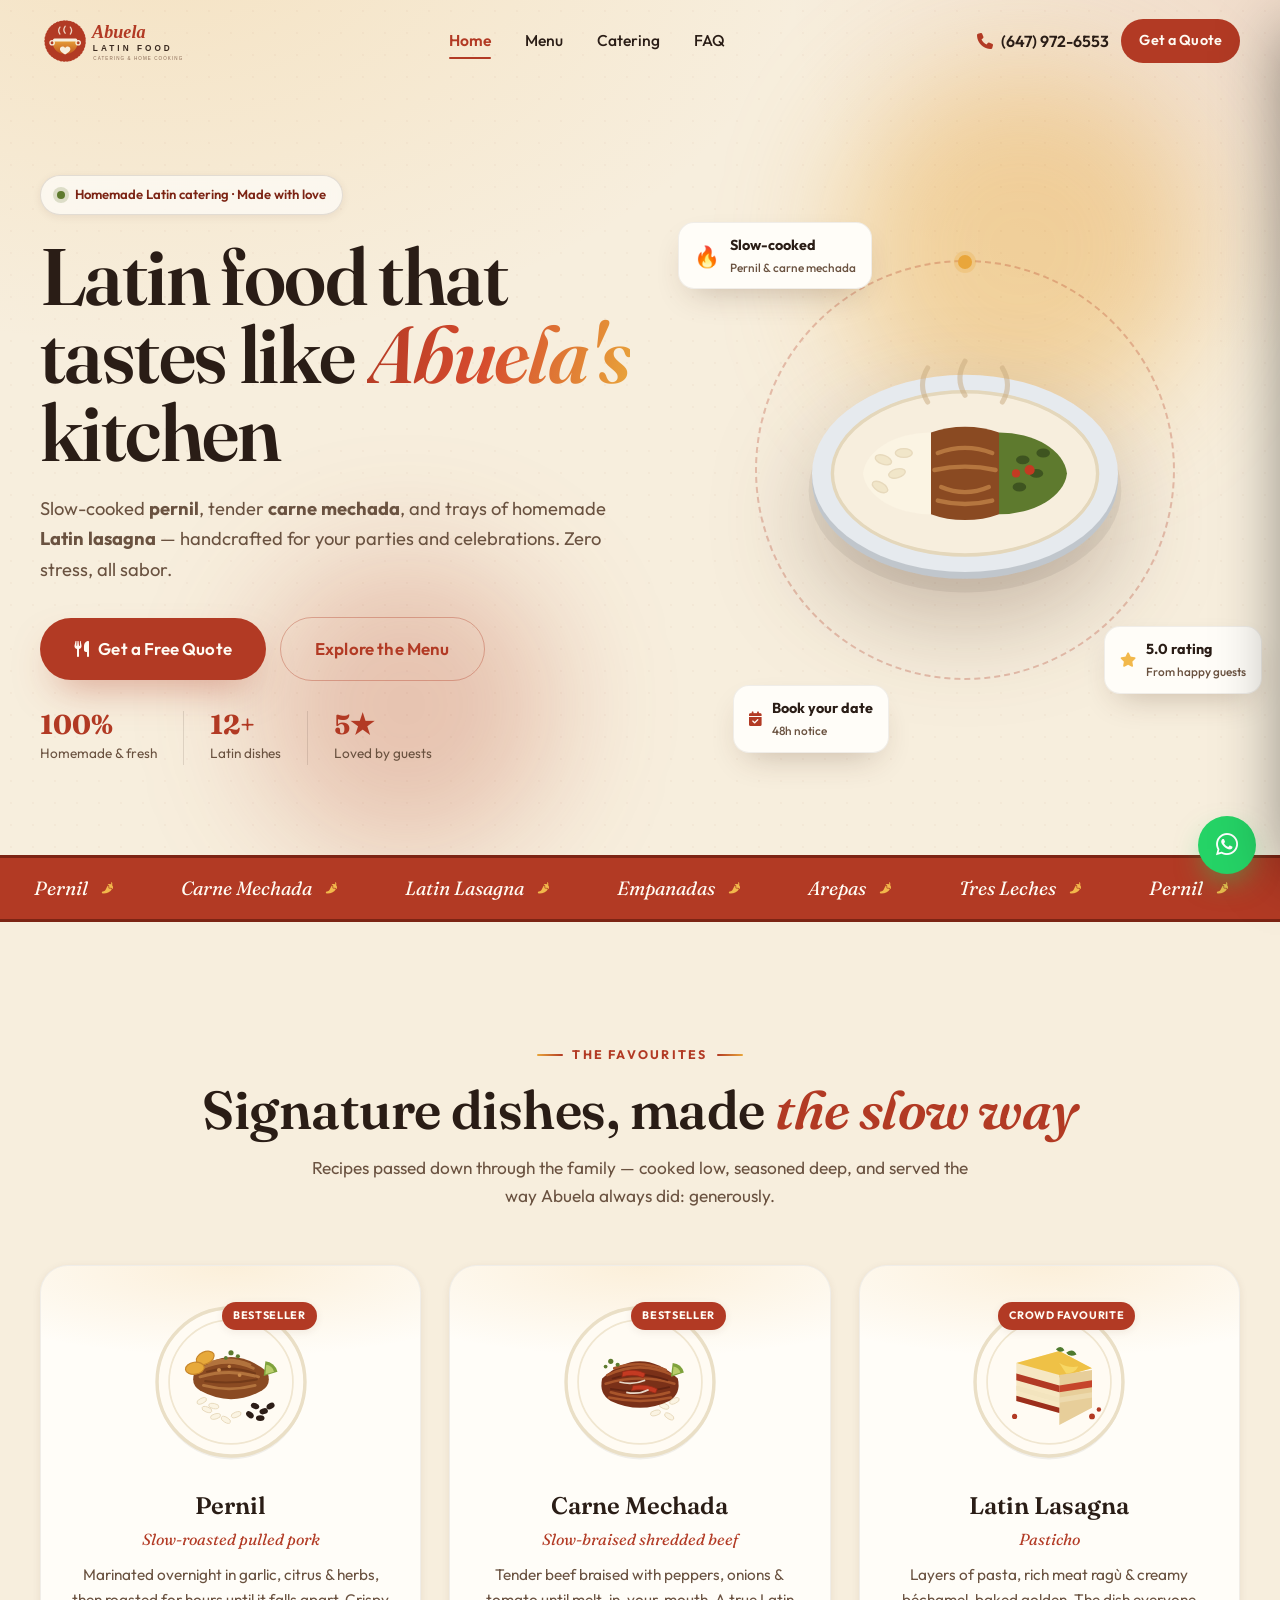
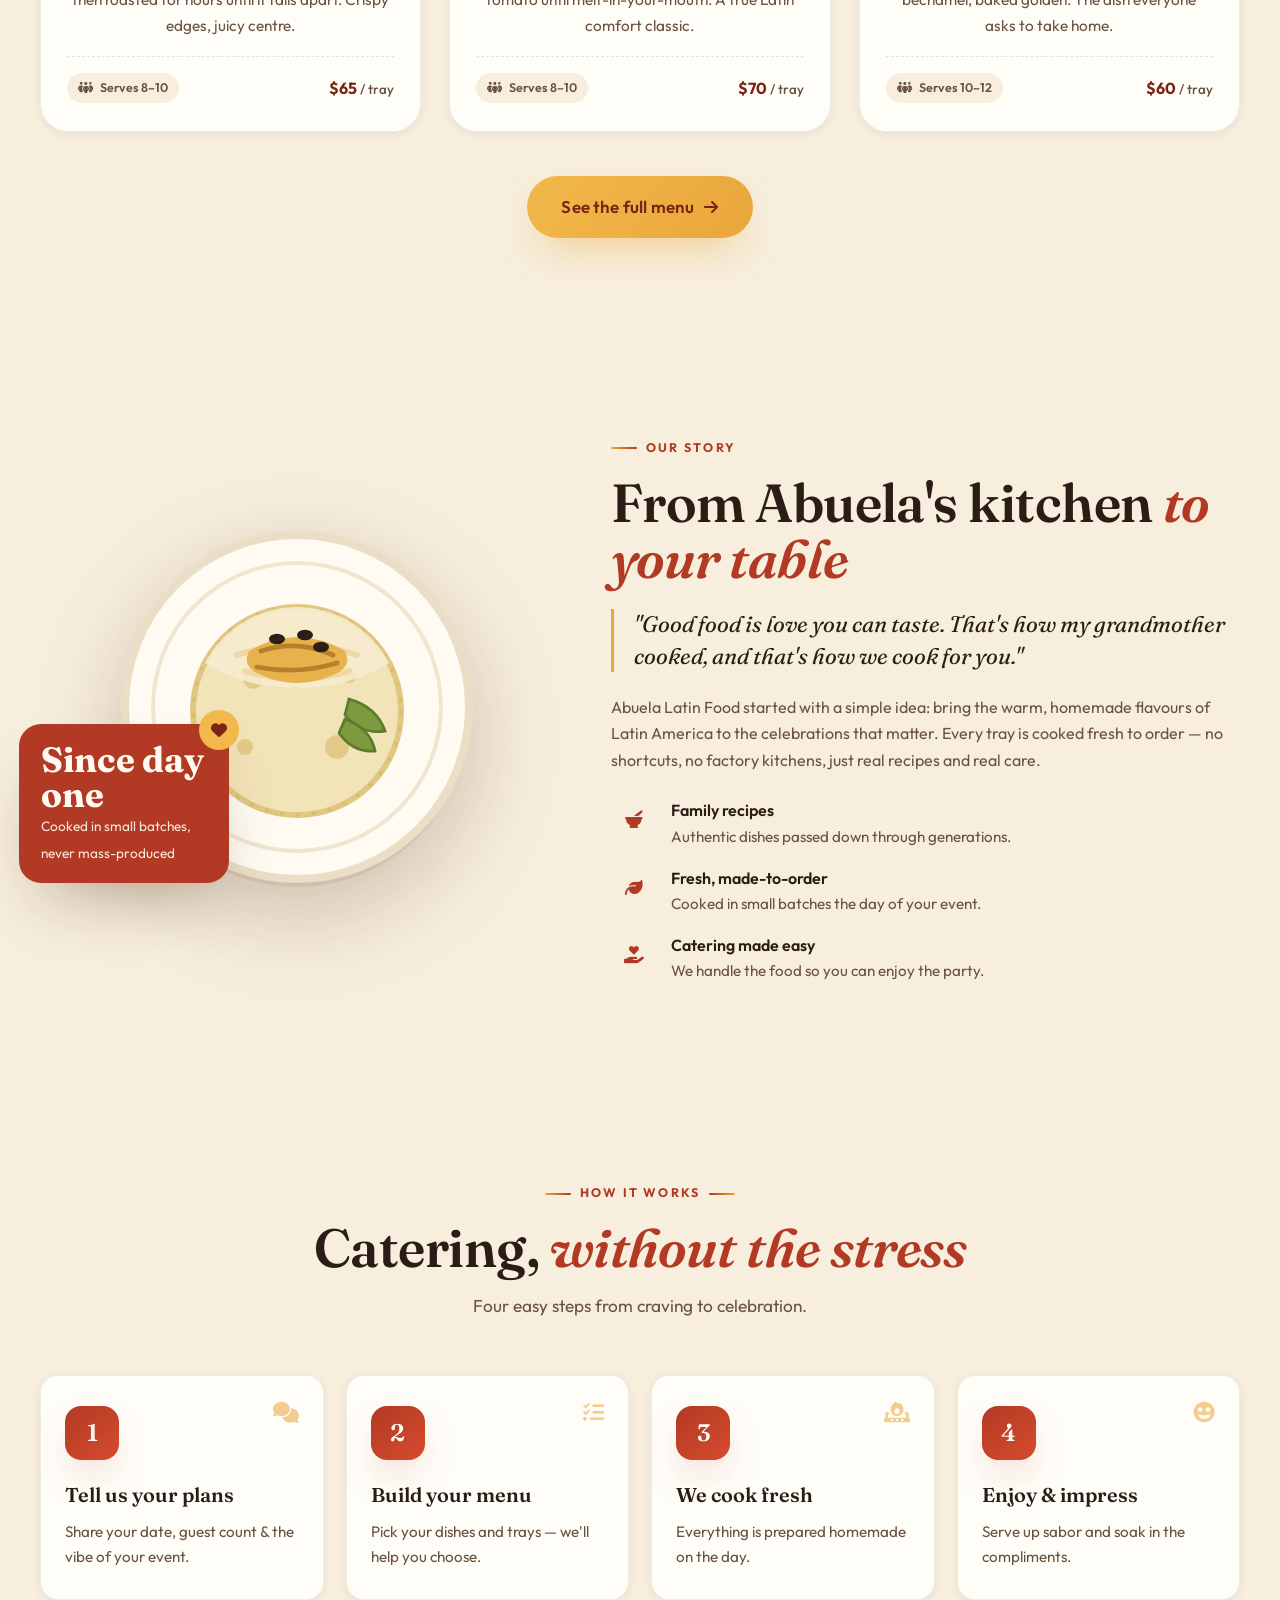
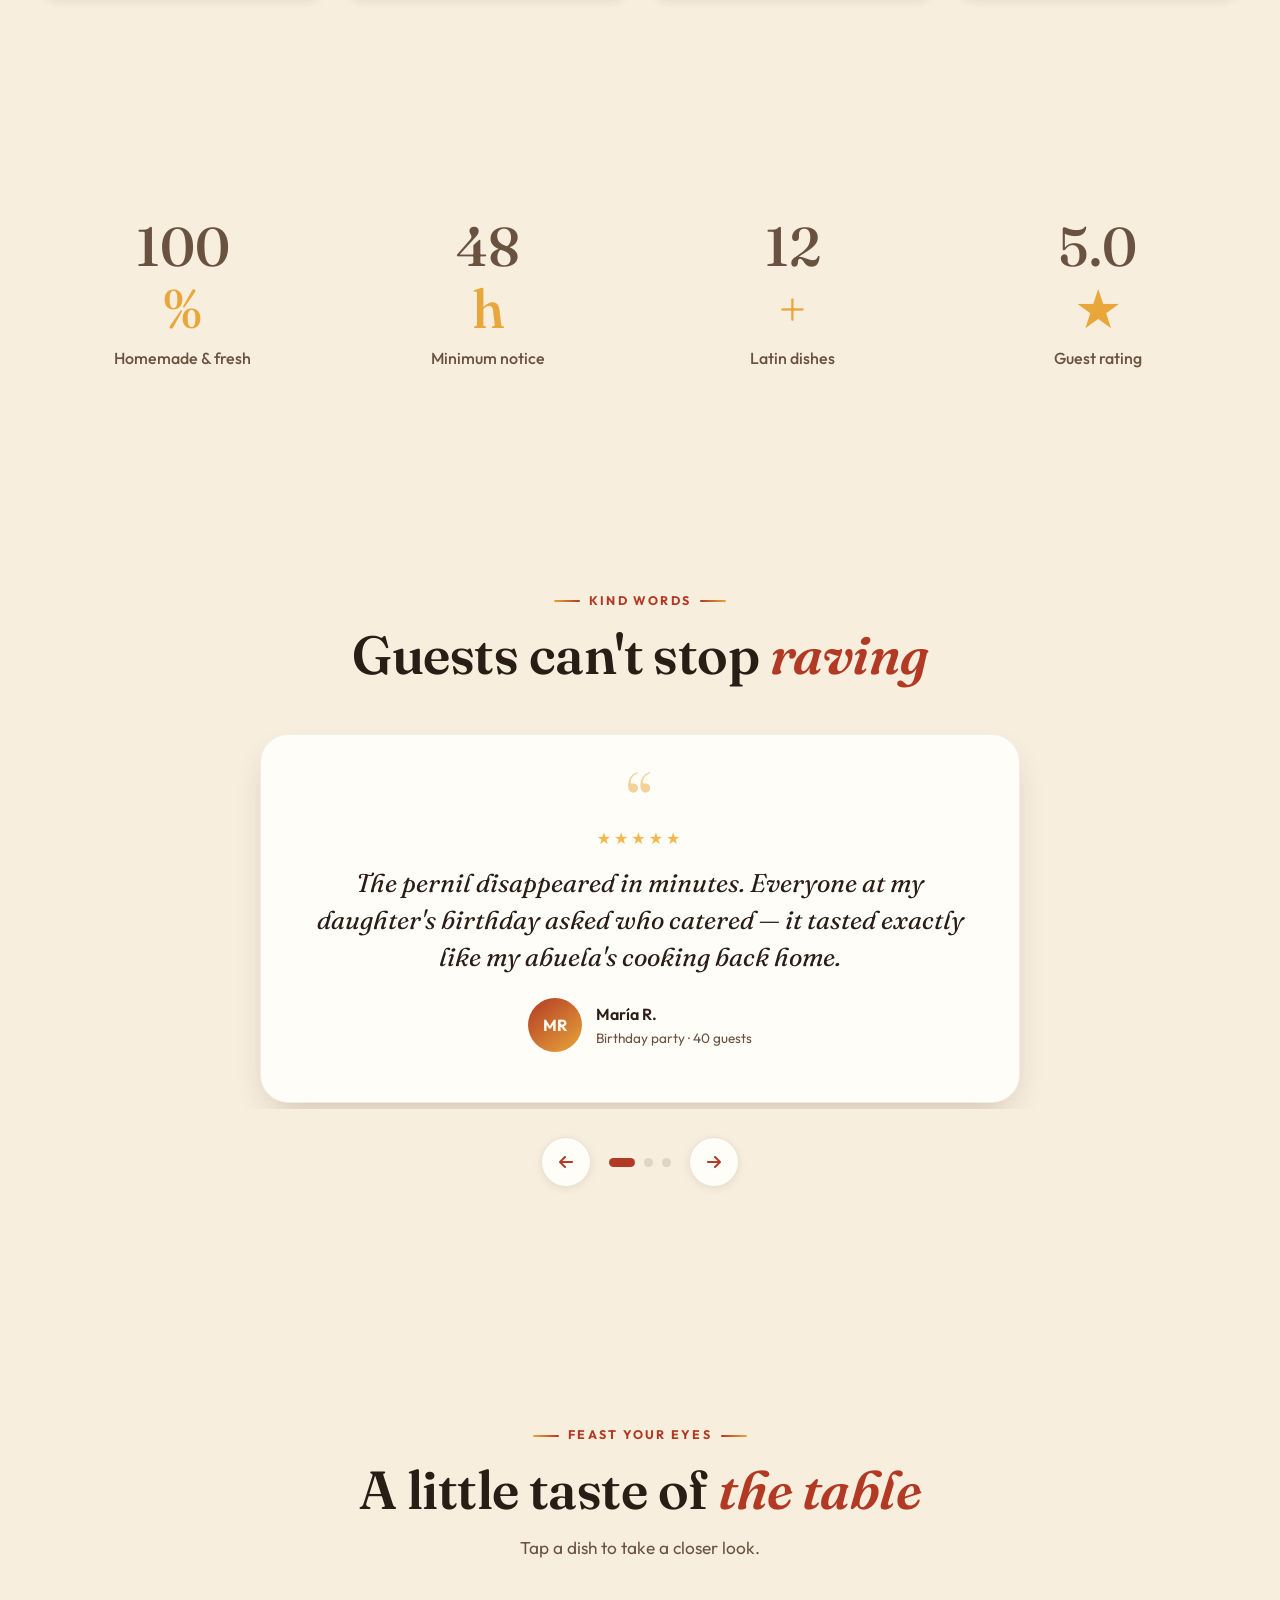
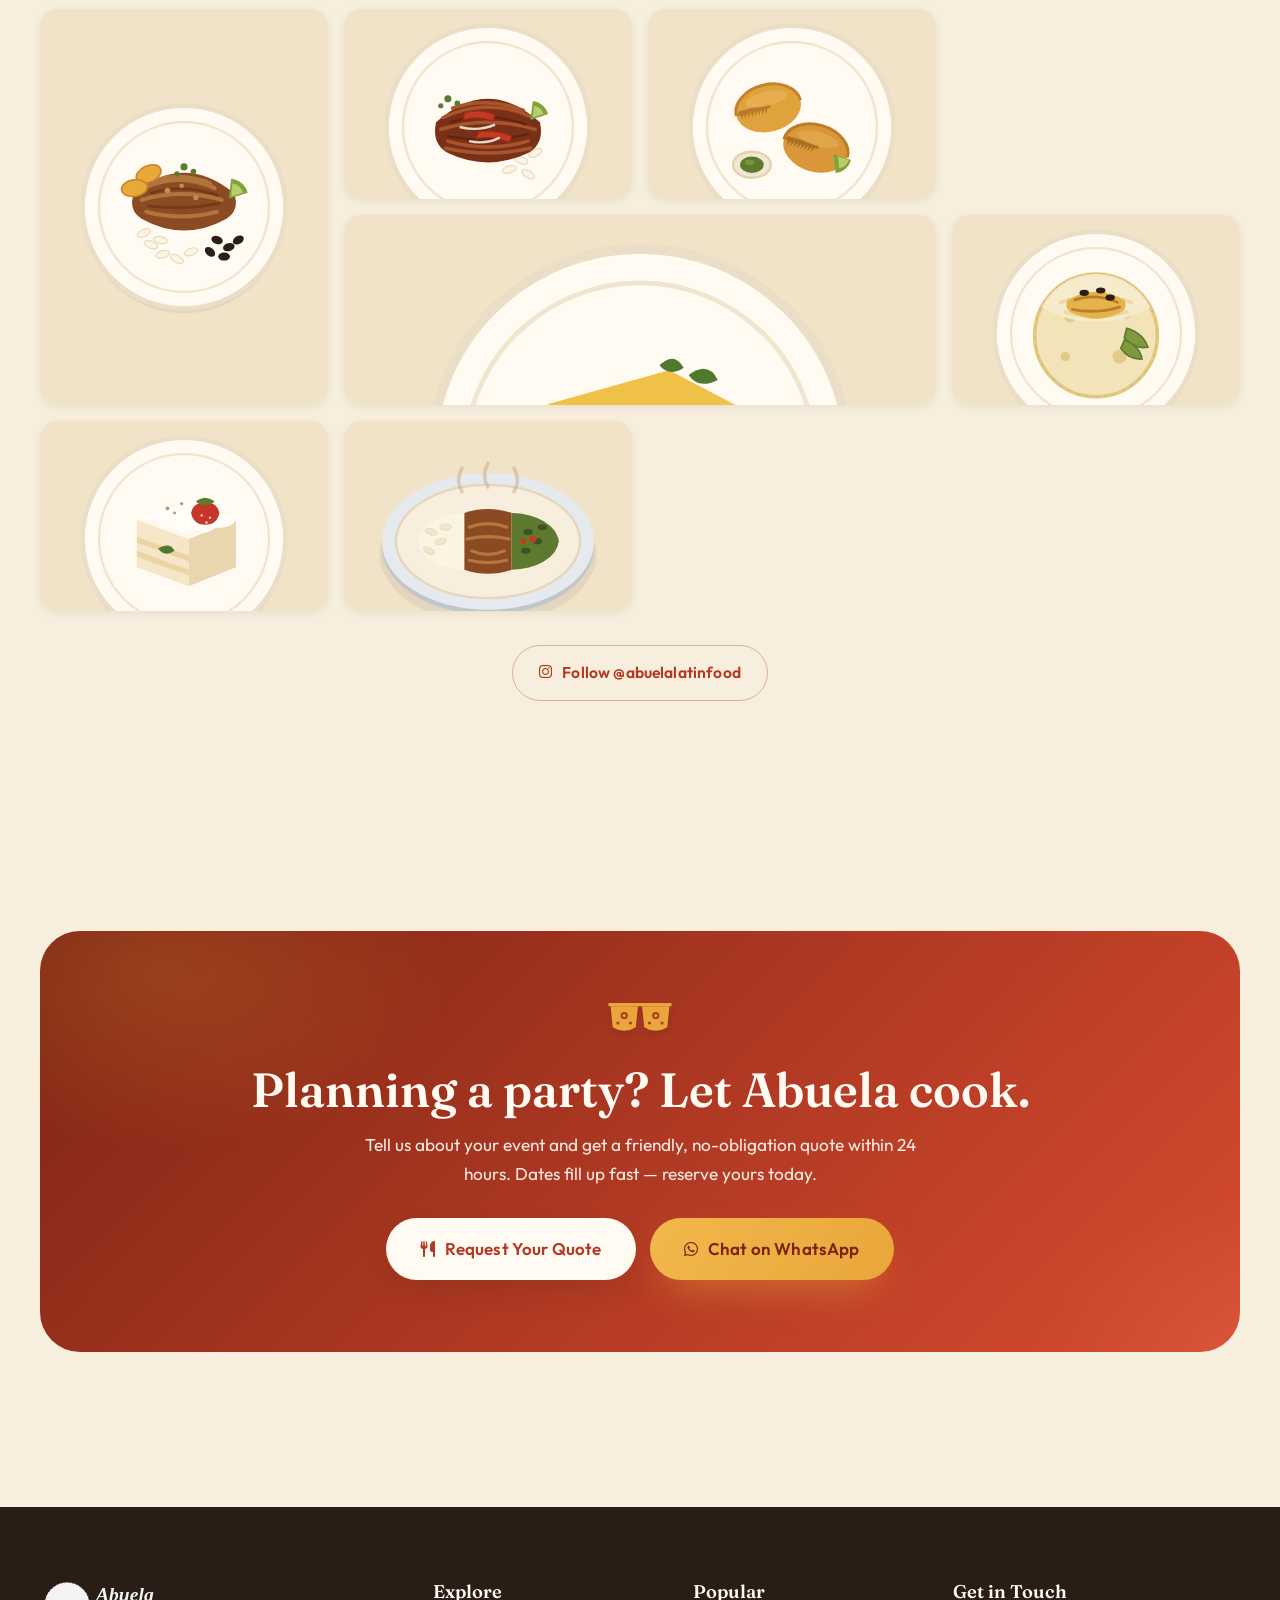
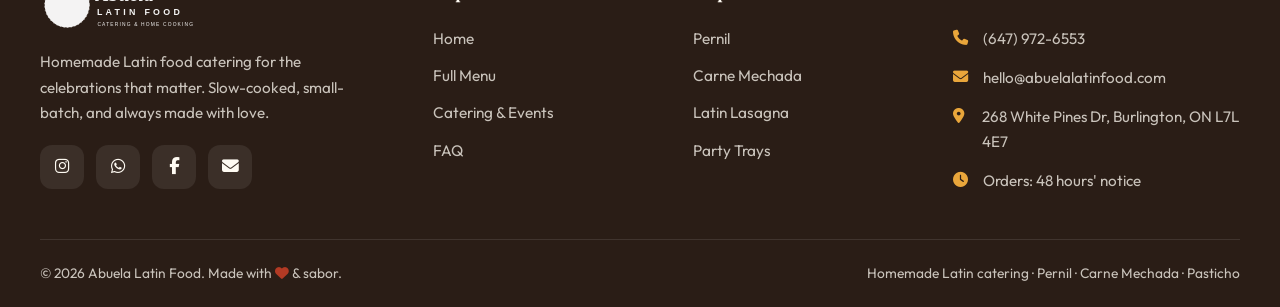
==== index.html @ cec9ed24 "Abuela Latin Food: 3-page interactive catering website Home, Menu (filterable), and Catering pages w" ====
<!DOCTYPE html>
<html lang="en">
<head>
  <meta charset="UTF-8" />
  <meta name="viewport" content="width=device-width, initial-scale=1.0" />
  <title>Abuela Latin Food | Homemade Latin Catering for Your Celebrations</title>
  <meta name="description" content="Abuela Latin Food serves slow-cooked pernil, tender carne mechada, and homemade Latin lasagna for parties and events. Fresh, homestyle Latin catering made with love. Request a free quote today." />
  <meta name="theme-color" content="#B23A24" />

  <!-- Social sharing -->
  <meta property="og:type" content="website" />
  <meta property="og:site_name" content="Abuela Latin Food" />
  <meta property="og:title" content="Abuela Latin Food | Homemade Latin Catering" />
  <meta property="og:description" content="Slow-cooked pernil, carne mechada & Latin lasagna — homemade Latin catering for your celebrations." />

  <link rel="icon" type="image/svg+xml" href="assets/favicon.svg" />
  <link rel="preconnect" href="https://fonts.googleapis.com" />
  <link rel="preconnect" href="https://fonts.gstatic.com" crossorigin />
  <link href="https://fonts.googleapis.com/css2?family=Fraunces:ital,opsz,wght@0,9..144,400..700;1,9..144,400..600&family=Outfit:wght@300..700&display=swap" rel="stylesheet" />
  <link rel="stylesheet" href="https://cdnjs.cloudflare.com/ajax/libs/font-awesome/6.5.1/css/all.min.css" />
  <link rel="stylesheet" href="css/styles.css" />

  <!-- SEO: Local business / caterer structured data. (Update email & Facebook if desired.) -->
  <script type="application/ld+json">
  {
    "@context": "https://schema.org",
    "@type": "FoodEstablishment",
    "additionalType": "https://schema.org/CateringBusiness",
    "name": "Abuela Latin Food",
    "description": "Homemade Latin food catering — pernil, carne mechada and Latin lasagna for parties and events.",
    "servesCuisine": ["Latin American", "Venezuelan", "Caribbean"],
    "priceRange": "$$",
    "telephone": "+1-647-972-6553",
    "email": "hello@abuelalatinfood.com",
    "address": {
      "@type": "PostalAddress",
      "streetAddress": "268 White Pines Dr",
      "addressLocality": "Burlington",
      "addressRegion": "ON",
      "postalCode": "L7L 4E7",
      "addressCountry": "CA"
    },
    "areaServed": ["Burlington", "Oakville", "Hamilton", "Greater Toronto Area"],
    "sameAs": ["https://www.instagram.com/abuelalatinfood/"]
  }
  </script>
</head>
<body>

  <!-- ============ HEADER ============ -->
  <header class="site-header" id="header">
    <div class="container nav">
      <a href="index.html" class="brand" aria-label="Abuela Latin Food home">
        <img src="assets/logo.svg" alt="Abuela Latin Food" class="brand-logo" />
      </a>
      <nav class="nav-links" aria-label="Primary">
        <a href="index.html" class="active">Home</a>
        <a href="menu.html">Menu</a>
        <a href="catering.html">Catering</a>
        <a href="catering.html#faq">FAQ</a>
      </nav>
      <div class="nav-actions">
        <a href="tel:+16479726553" class="nav-phone"><i class="fa-solid fa-phone"></i> (647) 972-6553</a>
        <a href="catering.html#quote" class="btn btn--sm">Get a Quote</a>
        <button class="menu-toggle" id="menuToggle" aria-label="Open menu"><i class="fa-solid fa-bars"></i></button>
      </div>
    </div>
  </header>

  <!-- ============ MOBILE DRAWER ============ -->
  <div class="scrim" id="scrim"></div>
  <aside class="mobile-drawer" id="drawer" aria-label="Mobile menu">
    <div class="drawer-head">
      <img src="assets/logo.svg" alt="Abuela Latin Food" style="height:46px" />
      <button class="drawer-close" id="drawerClose" aria-label="Close menu"><i class="fa-solid fa-xmark"></i></button>
    </div>
    <nav>
      <a href="index.html" class="active">Home <i class="fa-solid fa-chevron-right"></i></a>
      <a href="menu.html">Menu <i class="fa-solid fa-chevron-right"></i></a>
      <a href="catering.html">Catering <i class="fa-solid fa-chevron-right"></i></a>
      <a href="catering.html#faq">FAQ <i class="fa-solid fa-chevron-right"></i></a>
    </nav>
    <div class="drawer-cta">
      <a href="catering.html#quote" class="btn btn--block">Get a Free Quote</a>
      <a href="menu.html" class="btn btn--ghost btn--block">View the Menu</a>
    </div>
    <div class="drawer-contact">
      <a href="tel:+16479726553"><i class="fa-solid fa-phone"></i> (647) 972-6553</a>
      <a href="mailto:hello@abuelalatinfood.com"><i class="fa-solid fa-envelope"></i> hello@abuelalatinfood.com</a>
      <a href="https://www.instagram.com/abuelalatinfood/" target="_blank" rel="noopener"><i class="fa-brands fa-instagram"></i> @abuelalatinfood</a>
    </div>
  </aside>

  <!-- ============ HERO ============ -->
  <section class="hero">
    <div class="hero-glow g1"></div>
    <div class="hero-glow g2"></div>
    <div class="container hero-grid">
      <div class="hero-content">
        <span class="hero-badge reveal"><span class="dot"></span> Homemade Latin catering · Made with love</span>
        <h1 class="hero-title reveal d1">Latin food that tastes like <em class="text-grad">Abuela's</em> kitchen</h1>
        <p class="hero-sub reveal d2">Slow-cooked <strong>pernil</strong>, tender <strong>carne mechada</strong>, and trays of homemade <strong>Latin lasagna</strong> — handcrafted for your parties and celebrations. Zero stress, all&nbsp;sabor.</p>
        <div class="hero-ctas reveal d3">
          <a href="catering.html#quote" class="btn btn--lg"><i class="fa-solid fa-utensils"></i> Get a Free Quote</a>
          <a href="menu.html" class="btn btn--ghost btn--lg">Explore the Menu</a>
        </div>
        <div class="hero-meta reveal d4">
          <div class="m"><b>100%</b><span>Homemade &amp; fresh</span></div>
          <div class="divider"></div>
          <div class="m"><b>12+</b><span>Latin dishes</span></div>
          <div class="divider"></div>
          <div class="m"><b>5★</b><span>Loved by guests</span></div>
        </div>
      </div>
      <div class="hero-visual" id="heroVisual">
        <div class="hero-ring" data-float="6"></div>
        <img src="assets/dishes/party-tray.svg" alt="Latin catering party tray" class="hero-plate" data-float="16" />
        <div class="hero-chip c1" data-float="26"><span class="emoji">🔥</span><div><b>Slow-cooked</b><small>Pernil &amp; carne mechada</small></div></div>
        <div class="hero-chip c2" data-float="34"><i class="fa-solid fa-star" style="color:var(--amber)"></i><div><b>5.0 rating</b><small>From happy guests</small></div></div>
        <div class="hero-chip c3" data-float="20"><i class="fa-solid fa-calendar-check"></i><div><b>Book your date</b><small>48h notice</small></div></div>
      </div>
    </div>
  </section>

  <!-- ============ MARQUEE ============ -->
  <div class="marquee" aria-hidden="true">
    <div class="marquee-track">
      <span class="marquee-item">Pernil <i class="fa-solid fa-pepper-hot"></i></span>
      <span class="marquee-item">Carne Mechada <i class="fa-solid fa-pepper-hot"></i></span>
      <span class="marquee-item">Latin Lasagna <i class="fa-solid fa-pepper-hot"></i></span>
      <span class="marquee-item">Empanadas <i class="fa-solid fa-pepper-hot"></i></span>
      <span class="marquee-item">Arepas <i class="fa-solid fa-pepper-hot"></i></span>
      <span class="marquee-item">Tres Leches <i class="fa-solid fa-pepper-hot"></i></span>
      <!-- duplicate for seamless loop -->
      <span class="marquee-item">Pernil <i class="fa-solid fa-pepper-hot"></i></span>
      <span class="marquee-item">Carne Mechada <i class="fa-solid fa-pepper-hot"></i></span>
      <span class="marquee-item">Latin Lasagna <i class="fa-solid fa-pepper-hot"></i></span>
      <span class="marquee-item">Empanadas <i class="fa-solid fa-pepper-hot"></i></span>
      <span class="marquee-item">Arepas <i class="fa-solid fa-pepper-hot"></i></span>
      <span class="marquee-item">Tres Leches <i class="fa-solid fa-pepper-hot"></i></span>
    </div>
  </div>

  <!-- ============ SIGNATURE DISHES ============ -->
  <section class="section" id="signature">
    <div class="container center">
      <span class="eyebrow eyebrow--center reveal">The Favourites</span>
      <h2 class="section-title reveal d1">Signature dishes, made <em>the slow way</em></h2>
      <p class="section-lead reveal d2">Recipes passed down through the family — cooked low, seasoned deep, and served the way Abuela always did: generously.</p>
    </div>
    <div class="container">
      <div class="dish-grid">
        <article class="dish-card reveal d1">
          <div class="dish-media"><span class="dish-tag">Bestseller</span><img src="assets/dishes/pernil.svg" alt="Pernil — slow-roasted pulled pork" /></div>
          <h3 class="dish-name">Pernil</h3>
          <p class="dish-es">Slow-roasted pulled pork</p>
          <p class="dish-desc">Marinated overnight in garlic, citrus &amp; herbs, then roasted for hours until it falls apart. Crispy edges, juicy centre.</p>
          <div class="dish-foot"><span class="pill"><i class="fa-solid fa-people-group"></i> Serves 8–10</span><span class="dish-price">$65 <small>/ tray</small></span></div>
        </article>
        <article class="dish-card reveal d2">
          <div class="dish-media"><span class="dish-tag">Bestseller</span><img src="assets/dishes/carne-mechada.svg" alt="Carne mechada — shredded beef" /></div>
          <h3 class="dish-name">Carne Mechada</h3>
          <p class="dish-es">Slow-braised shredded beef</p>
          <p class="dish-desc">Tender beef braised with peppers, onions &amp; tomato until melt-in-your-mouth. A true Latin comfort classic.</p>
          <div class="dish-foot"><span class="pill"><i class="fa-solid fa-people-group"></i> Serves 8–10</span><span class="dish-price">$70 <small>/ tray</small></span></div>
        </article>
        <article class="dish-card reveal d3">
          <div class="dish-media"><span class="dish-tag">Crowd favourite</span><img src="assets/dishes/pasticho.svg" alt="Pasticho — Latin lasagna" /></div>
          <h3 class="dish-name">Latin Lasagna</h3>
          <p class="dish-es">Pasticho</p>
          <p class="dish-desc">Layers of pasta, rich meat ragù &amp; creamy béchamel, baked golden. The dish everyone asks to take home.</p>
          <div class="dish-foot"><span class="pill"><i class="fa-solid fa-people-group"></i> Serves 10–12</span><span class="dish-price">$60 <small>/ tray</small></span></div>
        </article>
      </div>
      <div class="center" style="margin-top:44px">
        <a href="menu.html" class="btn btn--gold btn--lg reveal">See the full menu <i class="fa-solid fa-arrow-right"></i></a>
      </div>
    </div>
  </section>

  <!-- ============ STORY ============ -->
  <section class="section section--tight" id="story">
    <div class="container story-grid">
      <div class="story-collage reveal-scale">
        <img src="assets/dishes/arepa.svg" alt="Homemade arepa" class="story-plate-main" />
        <div class="story-badge">
          <i class="fa-solid fa-heart"></i>
          <b>Since day one</b>
          <span>Cooked in small batches, never mass-produced</span>
        </div>
      </div>
      <div class="story-text">
        <span class="eyebrow reveal">Our Story</span>
        <h2 class="section-title reveal d1">From Abuela's kitchen <em>to your table</em></h2>
        <p class="story-quote reveal d2">"Good food is love you can taste. That's how my grandmother cooked, and that's how we cook for you."</p>
        <p class="reveal d2" style="color:var(--ink-soft)">Abuela Latin Food started with a simple idea: bring the warm, homemade flavours of Latin America to the celebrations that matter. Every tray is cooked fresh to order — no shortcuts, no factory kitchens, just real recipes and real care.</p>
        <div class="story-features">
          <div class="story-feature reveal d1"><span class="ic"><i class="fa-solid fa-mortar-pestle"></i></span><div><b>Family recipes</b><p>Authentic dishes passed down through generations.</p></div></div>
          <div class="story-feature reveal d2"><span class="ic"><i class="fa-solid fa-leaf"></i></span><div><b>Fresh, made-to-order</b><p>Cooked in small batches the day of your event.</p></div></div>
          <div class="story-feature reveal d3"><span class="ic"><i class="fa-solid fa-hand-holding-heart"></i></span><div><b>Catering made easy</b><p>We handle the food so you can enjoy the party.</p></div></div>
        </div>
      </div>
    </div>
  </section>

  <!-- ============ HOW IT WORKS ============ -->
  <section class="section" id="how">
    <div class="container center">
      <span class="eyebrow eyebrow--center reveal">How It Works</span>
      <h2 class="section-title reveal d1">Catering, <em>without the stress</em></h2>
      <p class="section-lead reveal d2">Four easy steps from craving to celebration.</p>
    </div>
    <div class="container">
      <div class="steps">
        <div class="step reveal d1"><div class="step-num">1</div><i class="fa-solid fa-comments step-ic"></i><h3>Tell us your plans</h3><p>Share your date, guest count &amp; the vibe of your event.</p></div>
        <div class="step reveal d2"><div class="step-num">2</div><i class="fa-solid fa-list-check step-ic"></i><h3>Build your menu</h3><p>Pick your dishes and trays — we'll help you choose.</p></div>
        <div class="step reveal d3"><div class="step-num">3</div><i class="fa-solid fa-fire-burner step-ic"></i><h3>We cook fresh</h3><p>Everything is prepared homemade on the day.</p></div>
        <div class="step reveal d4"><div class="step-num">4</div><i class="fa-solid fa-face-grin-stars step-ic"></i><h3>Enjoy &amp; impress</h3><p>Serve up sabor and soak in the compliments.</p></div>
      </div>
    </div>
  </section>

  <!-- ============ STATS ============ -->
  <section class="section--tight">
    <div class="container">
      <div class="stats">
        <div class="stat reveal d1"><b><span data-count="100">0</span><span class="suffix">%</span></b><span>Homemade &amp; fresh</span></div>
        <div class="stat reveal d2"><b><span data-count="48">0</span><span class="suffix">h</span></b><span>Minimum notice</span></div>
        <div class="stat reveal d3"><b><span data-count="12">0</span><span class="suffix">+</span></b><span>Latin dishes</span></div>
        <div class="stat reveal d4"><b><span data-count="5.0">0</span><span class="suffix">★</span></b><span>Guest rating</span></div>
      </div>
    </div>
  </section>

  <!-- ============ TESTIMONIALS ============ -->
  <section class="section testimonials" id="reviews">
    <div class="container center">
      <span class="eyebrow eyebrow--center reveal">Kind Words</span>
      <h2 class="section-title reveal d1">Guests can't stop <em>raving</em></h2>
    </div>
    <div class="container">
      <div class="tst-viewport">
        <div class="tst-track" id="tstTrack">
          <div class="tst-slide"><div class="tst-card">
            <span class="quote-mark">&ldquo;</span>
            <div class="tst-stars">★★★★★</div>
            <p class="tst-text">The pernil disappeared in minutes. Everyone at my daughter's birthday asked who catered — it tasted exactly like my abuela's cooking back home.</p>
            <div class="tst-author"><div class="tst-avatar">MR</div><div class="who"><b>María R.</b><span>Birthday party · 40 guests</span></div></div>
          </div></div>
          <div class="tst-slide"><div class="tst-card">
            <span class="quote-mark">&ldquo;</span>
            <div class="tst-stars">★★★★★</div>
            <p class="tst-text">Booked the Latin lasagna and carne mechada for our office lunch. Fresh, generous portions, and delivered right on time. We're already booking again.</p>
            <div class="tst-author"><div class="tst-avatar">JT</div><div class="who"><b>Jason T.</b><span>Corporate event · 60 guests</span></div></div>
          </div></div>
          <div class="tst-slide"><div class="tst-card">
            <span class="quote-mark">&ldquo;</span>
            <div class="tst-stars">★★★★★</div>
            <p class="tst-text">From the first message to the last empanada, everything was easy and warm. You can taste that it's made with love. Highly recommend for any celebration.</p>
            <div class="tst-author"><div class="tst-avatar">CL</div><div class="who"><b>Carolina L.</b><span>Family reunion · 25 guests</span></div></div>
          </div></div>
        </div>
      </div>
      <div class="tst-controls">
        <button class="tst-arrow" id="tstPrev" aria-label="Previous review"><i class="fa-solid fa-arrow-left"></i></button>
        <div class="tst-dots" id="tstDots"></div>
        <button class="tst-arrow" id="tstNext" aria-label="Next review"><i class="fa-solid fa-arrow-right"></i></button>
      </div>
    </div>
  </section>

  <!-- ============ GALLERY ============ -->
  <section class="section" id="gallery">
    <div class="container center">
      <span class="eyebrow eyebrow--center reveal">Feast Your Eyes</span>
      <h2 class="section-title reveal d1">A little taste of <em>the table</em></h2>
      <p class="section-lead reveal d2">Tap a dish to take a closer look.</p>
    </div>
    <div class="container">
      <div class="gallery reveal">
        <div class="gal-item tall" data-cap="Pernil — slow-roasted pulled pork"><img src="assets/dishes/pernil.svg" alt="Pernil" /><span class="gal-cap">Pernil</span></div>
        <div class="gal-item" data-cap="Carne mechada — shredded beef"><img src="assets/dishes/carne-mechada.svg" alt="Carne mechada" /><span class="gal-cap">Carne Mechada</span></div>
        <div class="gal-item" data-cap="Empanadas — golden hand pies"><img src="assets/dishes/empanadas.svg" alt="Empanadas" /><span class="gal-cap">Empanadas</span></div>
        <div class="gal-item wide" data-cap="Latin lasagna — pasticho"><img src="assets/dishes/pasticho.svg" alt="Latin lasagna" /><span class="gal-cap">Latin Lasagna</span></div>
        <div class="gal-item" data-cap="Arepas — stuffed corn cakes"><img src="assets/dishes/arepa.svg" alt="Arepa" /><span class="gal-cap">Arepas</span></div>
        <div class="gal-item" data-cap="Tres leches — soaked sponge cake"><img src="assets/dishes/tres-leches.svg" alt="Tres leches" /><span class="gal-cap">Tres Leches</span></div>
        <div class="gal-item" data-cap="Catering party trays"><img src="assets/dishes/party-tray.svg" alt="Party tray" /><span class="gal-cap">Party Trays</span></div>
      </div>
      <div class="center" style="margin-top:34px">
        <a href="https://www.instagram.com/abuelalatinfood/" target="_blank" rel="noopener" class="btn btn--ghost reveal"><i class="fa-brands fa-instagram"></i> Follow @abuelalatinfood</a>
      </div>
    </div>
  </section>

  <!-- ============ CTA ============ -->
  <section class="section">
    <div class="container">
      <div class="cta-band reveal-scale">
        <div class="papel papel--gold" style="justify-content:center;margin-bottom:20px">
          <svg viewBox="0 0 120 80"><use href="#pp"/></svg>
        </div>
        <h2>Planning a party? Let Abuela cook.</h2>
        <p>Tell us about your event and get a friendly, no-obligation quote within 24 hours. Dates fill up fast — reserve yours today.</p>
        <div class="hero-ctas">
          <a href="catering.html#quote" class="btn btn--white btn--lg"><i class="fa-solid fa-utensils"></i> Request Your Quote</a>
          <a href="https://wa.me/16479726553" target="_blank" rel="noopener" class="btn btn--gold btn--lg"><i class="fa-brands fa-whatsapp"></i> Chat on WhatsApp</a>
        </div>
      </div>
    </div>
  </section>

  <!-- inline papel picado sprite -->
  <svg width="0" height="0" style="position:absolute" aria-hidden="true"><defs><g id="pp">
    <path d="M0 0 H120 V6 H0 Z" fill="currentColor"/>
    <path d="M4 6 H56 L52 46 Q30 60 8 46 Z" fill="currentColor"/>
    <path d="M64 6 H116 L112 46 Q90 60 68 46 Z" fill="currentColor"/>
    <circle cx="30" cy="24" r="7" fill="#B23A24"/><circle cx="30" cy="24" r="3" fill="currentColor"/>
    <circle cx="18" cy="38" r="3" fill="#B23A24"/><circle cx="42" cy="38" r="3" fill="#B23A24"/>
    <circle cx="90" cy="24" r="7" fill="#B23A24"/><circle cx="90" cy="24" r="3" fill="currentColor"/>
    <circle cx="78" cy="38" r="3" fill="#B23A24"/><circle cx="102" cy="38" r="3" fill="#B23A24"/>
  </g></defs></svg>

  <!-- ============ FOOTER ============ -->
  <footer class="footer">
    <div class="container">
      <div class="footer-top">
        <div class="footer-brand">
          <img src="assets/logo.svg" alt="Abuela Latin Food" class="logo-invert" />
          <p>Homemade Latin food catering for the celebrations that matter. Slow-cooked, small-batch, and always made with love.</p>
          <div class="footer-social">
            <a href="https://www.instagram.com/abuelalatinfood/" target="_blank" rel="noopener" aria-label="Instagram"><i class="fa-brands fa-instagram"></i></a>
            <a href="https://wa.me/16479726553" target="_blank" rel="noopener" aria-label="WhatsApp"><i class="fa-brands fa-whatsapp"></i></a>
            <a href="https://www.facebook.com/" target="_blank" rel="noopener" aria-label="Facebook"><i class="fa-brands fa-facebook-f"></i></a>
            <a href="mailto:hello@abuelalatinfood.com" aria-label="Email"><i class="fa-solid fa-envelope"></i></a>
          </div>
        </div>
        <div>
          <h4>Explore</h4>
          <div class="footer-links">
            <a href="index.html">Home</a>
            <a href="menu.html">Full Menu</a>
            <a href="catering.html">Catering &amp; Events</a>
            <a href="catering.html#faq">FAQ</a>
          </div>
        </div>
        <div>
          <h4>Popular</h4>
          <div class="footer-links">
            <a href="menu.html">Pernil</a>
            <a href="menu.html">Carne Mechada</a>
            <a href="menu.html">Latin Lasagna</a>
            <a href="menu.html">Party Trays</a>
          </div>
        </div>
        <div>
          <h4>Get in Touch</h4>
          <div class="footer-contact">
            <a href="tel:+16479726553"><i class="fa-solid fa-phone"></i> (647) 972-6553</a>
            <a href="mailto:hello@abuelalatinfood.com"><i class="fa-solid fa-envelope"></i> hello@abuelalatinfood.com</a>
            <span><i class="fa-solid fa-location-dot"></i> 268 White Pines Dr, Burlington, ON L7L 4E7</span>
            <span><i class="fa-solid fa-clock"></i> Orders: 48 hours' notice</span>
          </div>
        </div>
      </div>
      <div class="footer-bottom">
        <span>© <span data-year>2026</span> Abuela Latin Food. Made with <i class="fa-solid fa-heart" style="color:var(--brick)"></i> &amp; sabor.</span>
        <span>Homemade Latin catering · Pernil · Carne Mechada · Pasticho</span>
      </div>
    </div>
  </footer>

  <!-- ============ LIGHTBOX ============ -->
  <div class="lightbox" id="lightbox" aria-hidden="true">
    <button class="lightbox-close" id="lbClose" aria-label="Close"><i class="fa-solid fa-xmark"></i></button>
    <button class="lightbox-nav prev" id="lbPrev" aria-label="Previous"><i class="fa-solid fa-chevron-left"></i></button>
    <button class="lightbox-nav next" id="lbNext" aria-label="Next"><i class="fa-solid fa-chevron-right"></i></button>
    <div>
      <img id="lbImg" src="assets/dishes/pernil.svg" alt="" />
      <div class="lightbox-cap" id="lbCap"></div>
    </div>
  </div>

  <!-- ============ FLOATING ACTIONS ============ -->
  <a href="https://wa.me/16479726553" target="_blank" rel="noopener" class="fab-wa" aria-label="Chat on WhatsApp"><i class="fa-brands fa-whatsapp"></i></a>
  <button class="to-top" id="toTop" aria-label="Back to top"><i class="fa-solid fa-arrow-up"></i></button>

  <script src="js/main.js"></script>
</body>
</html>
---- css/styles.css ----
/* ============================================================
   ABUELA LATIN FOOD — Catering & Home Cooking
   Design system + components for all pages
   ============================================================ */

/* ---------- Tokens ---------- */
:root {
  --brick: #B23A24;
  --brick-deep: #7C2414;
  --chili: #D64B2E;
  --saffron: #E9A63B;
  --amber: #F2B84B;
  --masa: #F7EEDD;
  --masa-2: #F1E3C8;
  --cream: #FFFBF3;
  --paper: #FFFDF8;
  --ink: #2A1D16;
  --ink-soft: #6A5240;
  --olive: #5E7A2E;
  --lima: #9FB24A;
  --line: rgba(42, 29, 22, 0.12);
  --line-2: rgba(42, 29, 22, 0.07);

  --shadow-sm: 0 2px 8px rgba(74, 40, 20, 0.08);
  --shadow-md: 0 14px 34px -14px rgba(74, 40, 20, 0.30);
  --shadow-lg: 0 34px 70px -28px rgba(74, 40, 20, 0.42);
  --shadow-brick: 0 18px 40px -16px rgba(178, 58, 36, 0.55);

  --r-sm: 12px;
  --r-md: 18px;
  --r-lg: 28px;
  --r-xl: 40px;

  --font-display: "Fraunces", "Playfair Display", Georgia, serif;
  --font-body: "Outfit", "Segoe UI", system-ui, sans-serif;

  --container: 1200px;
  --ease: cubic-bezier(0.22, 1, 0.36, 1);
}

/* ---------- Reset & base ---------- */
*, *::before, *::after { box-sizing: border-box; margin: 0; padding: 0; }
html { scroll-behavior: smooth; -webkit-text-size-adjust: 100%; scroll-padding-top: 96px; }
body {
  font-family: var(--font-body);
  color: var(--ink);
  background: var(--masa);
  line-height: 1.65;
  overflow-x: hidden;
  -webkit-font-smoothing: antialiased;
}
img, svg { display: block; max-width: 100%; }
a { color: inherit; text-decoration: none; }
button { font-family: inherit; cursor: pointer; border: none; background: none; }
ul { list-style: none; }
input, textarea, select, button { font-family: inherit; font-size: 1rem; color: inherit; }
::selection { background: var(--brick); color: var(--cream); }

/* subtle warm paper texture over the whole page */
body::before {
  content: "";
  position: fixed; inset: 0; z-index: -2;
  background:
    radial-gradient(1100px 700px at 12% -8%, rgba(233,166,59,0.16), transparent 60%),
    radial-gradient(900px 650px at 100% 0%, rgba(178,58,36,0.10), transparent 55%),
    var(--masa);
}
body::after {
  content: "";
  position: fixed; inset: 0; z-index: -1; opacity: 0.5; pointer-events: none;
  background-image: radial-gradient(rgba(124, 36, 20, 0.05) 1px, transparent 1px);
  background-size: 22px 22px;
}

/* ---------- Layout ---------- */
.container { width: min(100% - 44px, var(--container)); margin-inline: auto; }
.section { padding: clamp(70px, 9vw, 130px) 0; position: relative; }
.section--tight { padding: clamp(50px, 6vw, 84px) 0; }
.center { text-align: center; }
.grid { display: grid; gap: 26px; }

/* ---------- Typography helpers ---------- */
.eyebrow {
  display: inline-flex; align-items: center; gap: 9px;
  font-size: 0.78rem; font-weight: 700; letter-spacing: 0.18em;
  text-transform: uppercase; color: var(--brick);
}
.eyebrow::before {
  content: ""; width: 26px; height: 2px; border-radius: 2px;
  background: linear-gradient(90deg, var(--saffron), var(--brick));
}
.eyebrow--center::after {
  content: ""; width: 26px; height: 2px; border-radius: 2px;
  background: linear-gradient(90deg, var(--brick), var(--saffron));
}
.eyebrow--center { justify-content: center; }

.section-title {
  font-family: var(--font-display);
  font-weight: 600;
  font-size: clamp(2rem, 4.6vw, 3.35rem);
  line-height: 1.05;
  letter-spacing: -0.01em;
  margin: 16px 0 0;
}
.section-title em { font-style: italic; color: var(--brick); }
.section-lead {
  max-width: 60ch; margin-top: 16px; color: var(--ink-soft);
  font-size: 1.08rem;
}
.center .section-lead { margin-inline: auto; }
.text-grad {
  background: linear-gradient(105deg, var(--brick), var(--chili) 45%, var(--saffron));
  -webkit-background-clip: text; background-clip: text; color: transparent;
}

/* ---------- Buttons ---------- */
.btn {
  --bg: var(--brick); --fg: var(--cream);
  position: relative; display: inline-flex; align-items: center; justify-content: center;
  gap: 10px; padding: 14px 26px; border-radius: 100px;
  font-weight: 600; font-size: 0.98rem; letter-spacing: 0.01em;
  background: var(--bg); color: var(--fg);
  box-shadow: var(--shadow-brick);
  transition: transform 0.35s var(--ease), box-shadow 0.35s var(--ease), background 0.3s;
  overflow: hidden; isolation: isolate;
}
.btn::after {
  content: ""; position: absolute; inset: 0; z-index: -1;
  background: linear-gradient(120deg, transparent 30%, rgba(255,255,255,0.35) 50%, transparent 70%);
  transform: translateX(-120%); transition: transform 0.6s var(--ease);
}
.btn:hover { transform: translateY(-3px); box-shadow: 0 26px 46px -16px rgba(178,58,36,0.6); }
.btn:hover::after { transform: translateX(120%); }
.btn:active { transform: translateY(-1px); }
.btn--gold { --bg: linear-gradient(120deg, var(--amber), var(--saffron)); --fg: var(--brick-deep); box-shadow: 0 18px 40px -16px rgba(233,166,59,0.65); }
.btn--ghost { --bg: transparent; --fg: var(--brick); box-shadow: none; border: 1.6px solid rgba(178,58,36,0.35); }
.btn--ghost:hover { background: rgba(178,58,36,0.06); box-shadow: none; }
.btn--white { --bg: var(--cream); --fg: var(--brick); box-shadow: var(--shadow-md); }
.btn--lg { padding: 17px 34px; font-size: 1.06rem; }
.btn--sm { padding: 10px 18px; font-size: 0.9rem; box-shadow: none; }
.btn--block { width: 100%; }
.btn i { font-size: 0.95em; }

.link-arrow {
  display: inline-flex; align-items: center; gap: 8px; font-weight: 600; color: var(--brick);
}
.link-arrow i { transition: transform 0.3s var(--ease); }
.link-arrow:hover i { transform: translateX(5px); }

/* ---------- Papel picado banner ---------- */
.papel {
  display: flex; overflow: hidden; color: var(--brick); line-height: 0;
  filter: drop-shadow(0 4px 3px rgba(0,0,0,0.08));
}
.papel svg { width: 120px; height: 42px; flex: 0 0 auto; }
.papel--gold { color: var(--saffron); }
.papel--cream { color: var(--cream); }

/* ============================================================
   HEADER
   ============================================================ */
.site-header {
  position: fixed; top: 0; left: 0; right: 0; z-index: 100;
  transition: transform 0.4s var(--ease), background 0.4s, box-shadow 0.4s, backdrop-filter 0.4s;
}
.site-header.scrolled {
  background: rgba(255, 251, 243, 0.82);
  backdrop-filter: blur(16px) saturate(1.4);
  box-shadow: 0 8px 30px -18px rgba(74,40,20,0.4);
  border-bottom: 1px solid var(--line-2);
}
.site-header.hidden { transform: translateY(-100%); }
.nav {
  display: flex; align-items: center; justify-content: space-between;
  gap: 20px; padding: 15px 0;
}
.brand { display: flex; align-items: center; gap: 12px; }
.brand-logo { height: 52px; width: auto; transition: transform 0.4s var(--ease); }
.brand:hover .brand-logo { transform: rotate(-3deg) scale(1.03); }

.nav-links { display: flex; align-items: center; gap: 4px; }
.nav-links a {
  position: relative; padding: 9px 15px; border-radius: 100px;
  font-weight: 500; color: var(--ink); font-size: 0.98rem;
  transition: color 0.25s, background 0.25s;
}
.nav-links a::after {
  content: ""; position: absolute; left: 15px; right: 15px; bottom: 4px; height: 2px;
  background: var(--brick); border-radius: 2px; transform: scaleX(0); transform-origin: left;
  transition: transform 0.3s var(--ease);
}
.nav-links a:hover { color: var(--brick); }
.nav-links a:hover::after,
.nav-links a.active::after { transform: scaleX(1); }
.nav-links a.active { color: var(--brick); font-weight: 600; }

.nav-actions { display: flex; align-items: center; gap: 12px; }
.nav-phone { display: inline-flex; align-items: center; gap: 8px; font-weight: 600; color: var(--ink); }
.nav-phone i { color: var(--brick); }
.nav-phone:hover { color: var(--brick); }

.menu-toggle {
  display: none; width: 46px; height: 46px; border-radius: 12px;
  background: var(--brick); color: var(--cream); font-size: 1.2rem;
  align-items: center; justify-content: center; box-shadow: var(--shadow-brick);
}

/* Mobile drawer */
.mobile-drawer {
  position: fixed; inset: 0 0 0 auto; width: min(86vw, 360px); z-index: 200;
  background: var(--cream);
  transform: translateX(100%); transition: transform 0.5s var(--ease);
  padding: 26px; display: flex; flex-direction: column; gap: 8px;
  box-shadow: -30px 0 60px -30px rgba(0,0,0,0.4);
  overflow-y: auto;
}
.mobile-drawer.open { transform: translateX(0); }
.drawer-head { display: flex; align-items: center; justify-content: space-between; margin-bottom: 18px; }
.drawer-close { width: 44px; height: 44px; border-radius: 12px; background: var(--masa); color: var(--ink); font-size: 1.2rem; }
.mobile-drawer nav a {
  display: flex; align-items: center; justify-content: space-between;
  padding: 15px 16px; border-radius: 14px; font-size: 1.15rem; font-weight: 500;
  font-family: var(--font-display);
  border-bottom: 1px solid var(--line-2); color: var(--ink);
}
.mobile-drawer nav a:hover, .mobile-drawer nav a.active { background: var(--masa); color: var(--brick); }
.drawer-cta { margin-top: 20px; display: flex; flex-direction: column; gap: 12px; }
.drawer-contact { margin-top: 18px; font-size: 0.95rem; color: var(--ink-soft); display: grid; gap: 10px; }
.drawer-contact a { display: inline-flex; align-items: center; gap: 10px; }
.drawer-contact i { color: var(--brick); width: 18px; }

.scrim {
  position: fixed; inset: 0; z-index: 150; background: rgba(42,29,22,0.5);
  opacity: 0; visibility: hidden; transition: opacity 0.4s, visibility 0.4s;
  backdrop-filter: blur(2px);
}
.scrim.show { opacity: 1; visibility: visible; }

/* ============================================================
   HERO
   ============================================================ */
.hero { position: relative; padding: clamp(120px, 16vw, 175px) 0 clamp(60px, 8vw, 90px); overflow: hidden; }
.hero-grid {
  display: grid; grid-template-columns: 1.05fr 0.95fr; gap: 40px; align-items: center;
}
.hero-badge {
  display: inline-flex; align-items: center; gap: 10px; padding: 8px 16px;
  background: rgba(255,255,255,0.6); border: 1px solid var(--line);
  border-radius: 100px; font-size: 0.82rem; font-weight: 600; color: var(--brick-deep);
  box-shadow: var(--shadow-sm); backdrop-filter: blur(6px);
}
.hero-badge .dot { width: 8px; height: 8px; border-radius: 50%; background: var(--olive); box-shadow: 0 0 0 4px rgba(94,122,46,0.2); animation: pulse 2s infinite; }
@keyframes pulse { 0%,100% { box-shadow: 0 0 0 4px rgba(94,122,46,0.22); } 50% { box-shadow: 0 0 0 8px rgba(94,122,46,0); } }

.hero-title {
  font-family: var(--font-display); font-weight: 600;
  font-size: clamp(2.7rem, 6.6vw, 5rem); line-height: 0.98; letter-spacing: -0.02em;
  margin: 22px 0 0;
}
.hero-title em { font-style: italic; }
.hero-sub { margin-top: 22px; max-width: 52ch; font-size: 1.15rem; color: var(--ink-soft); }
.hero-ctas { margin-top: 32px; display: flex; flex-wrap: wrap; gap: 14px; align-items: center; }
.hero-meta {
  margin-top: 30px; display: flex; gap: 26px; flex-wrap: wrap;
}
.hero-meta .m { display: flex; flex-direction: column; }
.hero-meta .m b { font-family: var(--font-display); font-size: 1.7rem; color: var(--brick); line-height: 1; }
.hero-meta .m span { font-size: 0.85rem; color: var(--ink-soft); margin-top: 4px; }
.hero-meta .divider { width: 1px; background: var(--line); }

/* hero visual */
.hero-visual { position: relative; height: 100%; min-height: 440px; }
.hero-plate {
  position: absolute; width: 340px; max-width: 74%; left: 50%; top: 50%;
  transform: translate(-50%, -50%);
  filter: drop-shadow(0 40px 50px rgba(74,40,20,0.28));
  animation: floatY 7s var(--ease) infinite;
}
@keyframes floatY { 0%,100% { transform: translate(-50%, -52%); } 50% { transform: translate(-50%, -46%); } }
.hero-ring {
  position: absolute; inset: 0; margin: auto; width: 420px; height: 420px; max-width: 92%;
  border-radius: 50%; border: 2px dashed rgba(178,58,36,0.28);
  animation: spin 40s linear infinite;
}
.hero-ring::before, .hero-ring::after {
  content: ""; position: absolute; border-radius: 50%;
}
.hero-ring::before { inset: -1px; width: 14px; height: 14px; background: var(--saffron); top: -7px; left: calc(50% - 7px); box-shadow: 0 0 0 4px rgba(233,166,59,0.25); }
@keyframes spin { to { transform: rotate(360deg); } }

.hero-chip {
  position: absolute; display: flex; align-items: center; gap: 10px;
  background: var(--paper); padding: 11px 15px; border-radius: 16px;
  box-shadow: var(--shadow-md); border: 1px solid var(--line-2);
  font-weight: 600; font-size: 0.9rem; animation: floatY 6s var(--ease) infinite;
}
.hero-chip i { color: var(--brick); }
.hero-chip small { display: block; font-weight: 500; font-size: 0.74rem; color: var(--ink-soft); }
.hero-chip.c1 { top: 8%; left: -2%; animation-delay: 0.5s; }
.hero-chip.c2 { bottom: 12%; right: -4%; animation-delay: 1.4s; }
.hero-chip.c3 { bottom: 2%; left: 8%; animation-delay: 2.1s; }
.hero-chip .emoji { font-size: 1.3rem; }

.hero-glow { position: absolute; border-radius: 50%; filter: blur(60px); z-index: -1; }
.hero-glow.g1 { width: 360px; height: 360px; background: rgba(233,166,59,0.4); top: 8%; right: 6%; }
.hero-glow.g2 { width: 300px; height: 300px; background: rgba(178,58,36,0.24); bottom: 0; left: 20%; }

/* ============================================================
   MARQUEE / TRUST STRIP
   ============================================================ */
.marquee {
  background: var(--brick); color: var(--cream); overflow: hidden;
  border-block: 3px solid var(--brick-deep); position: relative;
}
.marquee-track { display: flex; gap: 0; width: max-content; animation: marquee 28s linear infinite; }
.marquee:hover .marquee-track { animation-play-state: paused; }
.marquee-item {
  display: inline-flex; align-items: center; gap: 14px; padding: 15px 34px;
  font-family: var(--font-display); font-style: italic; font-size: 1.2rem; white-space: nowrap;
}
.marquee-item i { color: var(--amber); font-size: 0.7rem; }
@keyframes marquee { to { transform: translateX(-50%); } }

/* ============================================================
   DISH CARDS
   ============================================================ */
.dish-grid { display: grid; grid-template-columns: repeat(3, 1fr); gap: 28px; margin-top: 54px; }
.dish-card {
  position: relative; background: var(--paper); border-radius: var(--r-lg);
  padding: 30px 26px 28px; text-align: center; border: 1px solid var(--line-2);
  box-shadow: var(--shadow-sm); overflow: hidden;
  transition: transform 0.5s var(--ease), box-shadow 0.5s var(--ease);
}
.dish-card::before {
  content: ""; position: absolute; inset: 0 0 auto; height: 130px;
  background: radial-gradient(120% 100% at 50% 0%, rgba(233,166,59,0.16), transparent 70%);
}
.dish-card:hover { transform: translateY(-10px); box-shadow: var(--shadow-lg); }
.dish-media {
  position: relative; width: 172px; height: 172px; margin: 0 auto 18px;
}
.dish-media img { width: 100%; height: 100%; transition: transform 0.6s var(--ease); }
.dish-card:hover .dish-media img { transform: rotate(8deg) scale(1.06); }
.dish-tag {
  position: absolute; top: 6px; right: 0; background: var(--brick); color: var(--cream);
  font-size: 0.68rem; font-weight: 700; letter-spacing: 0.06em; text-transform: uppercase;
  padding: 5px 11px; border-radius: 100px; box-shadow: var(--shadow-sm);
}
.dish-tag.veg { background: var(--olive); }
.dish-name { font-family: var(--font-display); font-size: 1.5rem; font-weight: 600; }
.dish-es { color: var(--brick); font-style: italic; font-family: var(--font-display); font-size: 1rem; }
.dish-desc { margin-top: 10px; color: var(--ink-soft); font-size: 0.96rem; }
.dish-foot {
  margin-top: 18px; padding-top: 16px; border-top: 1px dashed var(--line);
  display: flex; align-items: center; justify-content: space-between; gap: 10px;
}
.dish-price { font-weight: 700; color: var(--brick-deep); }
.dish-price small { font-weight: 500; color: var(--ink-soft); }
.pill {
  display: inline-flex; align-items: center; gap: 6px; font-size: 0.78rem; font-weight: 600;
  padding: 5px 11px; border-radius: 100px; background: var(--masa); color: var(--ink-soft);
}

/* ============================================================
   STORY
   ============================================================ */
.story-grid { display: grid; grid-template-columns: 0.9fr 1.1fr; gap: 56px; align-items: center; }
.story-collage { position: relative; }
.story-plate-main {
  width: 100%; max-width: 400px; margin-inline: auto;
  filter: drop-shadow(0 30px 44px rgba(74,40,20,0.24));
}
.story-badge {
  position: absolute; bottom: 6%; left: -4%;
  background: var(--brick); color: var(--cream); border-radius: 22px;
  padding: 18px 22px; box-shadow: var(--shadow-lg); max-width: 210px;
}
.story-badge b { font-family: var(--font-display); font-size: 2.2rem; display: block; line-height: 1; }
.story-badge span { font-size: 0.85rem; opacity: 0.9; }
.story-badge i { position: absolute; top: -14px; right: -10px; width: 40px; height: 40px; background: var(--amber); color: var(--brick-deep); border-radius: 50%; display: grid; place-items: center; box-shadow: var(--shadow-md); }
.story-quote {
  font-family: var(--font-display); font-style: italic; font-size: 1.4rem; line-height: 1.4;
  color: var(--ink); margin: 22px 0; padding-left: 20px; border-left: 3px solid var(--saffron);
}
.story-features { display: grid; gap: 16px; margin-top: 24px; }
.story-feature { display: flex; gap: 14px; align-items: flex-start; }
.story-feature .ic {
  flex: 0 0 auto; width: 46px; height: 46px; border-radius: 14px; display: grid; place-items: center;
  background: var(--masa); color: var(--brick); font-size: 1.1rem;
}
.story-feature b { font-weight: 600; }
.story-feature p { color: var(--ink-soft); font-size: 0.95rem; }

/* ============================================================
   STEPS / HOW IT WORKS
   ============================================================ */
.steps { display: grid; grid-template-columns: repeat(4, 1fr); gap: 22px; margin-top: 54px; position: relative; }
.step {
  background: var(--paper); border-radius: var(--r-md); padding: 30px 24px;
  border: 1px solid var(--line-2); box-shadow: var(--shadow-sm); position: relative;
  transition: transform 0.4s var(--ease), box-shadow 0.4s var(--ease);
}
.step:hover { transform: translateY(-6px); box-shadow: var(--shadow-md); }
.step-num {
  width: 54px; height: 54px; border-radius: 16px; display: grid; place-items: center;
  font-family: var(--font-display); font-size: 1.5rem; font-weight: 600;
  background: linear-gradient(140deg, var(--brick), var(--chili)); color: var(--cream);
  box-shadow: var(--shadow-brick); margin-bottom: 18px;
}
.step h3 { font-family: var(--font-display); font-size: 1.25rem; font-weight: 600; }
.step p { color: var(--ink-soft); font-size: 0.95rem; margin-top: 8px; }
.step .step-ic { position: absolute; top: 26px; right: 24px; font-size: 1.3rem; color: var(--saffron); opacity: 0.55; }

/* ============================================================
   STATS
   ============================================================ */
.stats { display: grid; grid-template-columns: repeat(4, 1fr); gap: 20px; }
.stat { text-align: center; padding: 20px; }
.stat b {
  font-family: var(--font-display); font-weight: 600; display: block;
  font-size: clamp(2.4rem, 5vw, 3.4rem); line-height: 1; color: var(--brick);
}
.stat span { color: var(--ink-soft); font-weight: 500; margin-top: 8px; display: block; }
.stat .suffix { color: var(--saffron); }

/* ============================================================
   TESTIMONIALS
   ============================================================ */
.testimonials { position: relative; }
.tst-viewport { overflow: hidden; margin-top: 44px; }
.tst-track { display: flex; transition: transform 0.6s var(--ease); }
.tst-slide { flex: 0 0 100%; padding: 6px; }
.tst-card {
  background: var(--paper); border-radius: var(--r-lg); padding: clamp(30px, 4vw, 50px);
  border: 1px solid var(--line-2); box-shadow: var(--shadow-md); text-align: center;
  max-width: 760px; margin-inline: auto; position: relative;
}
.tst-card .quote-mark {
  font-family: var(--font-display); font-size: 5rem; line-height: 0.5; color: var(--saffron);
  opacity: 0.5; height: 34px; display: block;
}
.tst-stars { color: var(--amber); font-size: 1rem; letter-spacing: 3px; margin: 6px 0 14px; }
.tst-text { font-family: var(--font-display); font-size: clamp(1.2rem, 2.4vw, 1.6rem); line-height: 1.45; font-style: italic; }
.tst-author { margin-top: 22px; display: flex; align-items: center; justify-content: center; gap: 14px; }
.tst-avatar {
  width: 54px; height: 54px; border-radius: 50%; display: grid; place-items: center;
  font-weight: 700; color: var(--cream); background: linear-gradient(140deg, var(--brick), var(--saffron));
}
.tst-author .who { text-align: left; }
.tst-author b { font-weight: 600; }
.tst-author span { display: block; font-size: 0.85rem; color: var(--ink-soft); }
.tst-controls { display: flex; align-items: center; justify-content: center; gap: 18px; margin-top: 28px; }
.tst-arrow {
  width: 50px; height: 50px; border-radius: 50%; background: var(--paper); color: var(--brick);
  display: grid; place-items: center; box-shadow: var(--shadow-sm); border: 1px solid var(--line);
  transition: background 0.25s, transform 0.25s, color 0.25s;
}
.tst-arrow:hover { background: var(--brick); color: var(--cream); transform: scale(1.08); }
.tst-dots { display: flex; gap: 9px; }
.tst-dot { width: 9px; height: 9px; border-radius: 50%; background: var(--line); transition: all 0.3s; }
.tst-dot.active { background: var(--brick); width: 26px; border-radius: 6px; }

/* ============================================================
   GALLERY
   ============================================================ */
.gallery { display: grid; grid-template-columns: repeat(4, 1fr); grid-auto-rows: 190px; gap: 16px; margin-top: 46px; }
.gal-item {
  position: relative; border-radius: var(--r-md); overflow: hidden; cursor: pointer;
  background: var(--masa-2); box-shadow: var(--shadow-sm);
  display: grid; place-items: center;
}
.gal-item img { width: 82%; transition: transform 0.6s var(--ease); }
.gal-item.tall { grid-row: span 2; }
.gal-item.wide { grid-column: span 2; }
.gal-item::after {
  content: "\f00e"; font-family: "Font Awesome 6 Free"; font-weight: 900;
  position: absolute; inset: 0; display: grid; place-items: center; color: var(--cream);
  background: linear-gradient(160deg, rgba(178,58,36,0.0), rgba(124,36,20,0.75));
  opacity: 0; transition: opacity 0.4s; font-size: 1.4rem;
}
.gal-item:hover::after { opacity: 1; }
.gal-item:hover img { transform: scale(1.08) rotate(-3deg); }
.gal-cap {
  position: absolute; left: 14px; bottom: 12px; z-index: 2; color: var(--cream);
  font-weight: 600; font-size: 0.9rem; opacity: 0; transform: translateY(8px);
  transition: opacity 0.4s, transform 0.4s; text-shadow: 0 2px 8px rgba(0,0,0,0.5);
}
.gal-item:hover .gal-cap { opacity: 1; transform: translateY(0); }

/* lightbox */
.lightbox {
  position: fixed; inset: 0; z-index: 300; background: rgba(42,29,22,0.9);
  display: grid; place-items: center; padding: 30px;
  opacity: 0; visibility: hidden; transition: opacity 0.35s, visibility 0.35s;
  backdrop-filter: blur(6px);
}
.lightbox.show { opacity: 1; visibility: visible; }
.lightbox img { width: min(80vw, 460px); animation: popIn 0.4s var(--ease); }
.lightbox-cap { color: var(--cream); font-family: var(--font-display); font-style: italic; font-size: 1.4rem; margin-top: 18px; text-align: center; }
.lightbox-close { position: absolute; top: 24px; right: 26px; width: 50px; height: 50px; border-radius: 50%; background: rgba(255,255,255,0.12); color: var(--cream); font-size: 1.3rem; }
.lightbox-nav { position: absolute; top: 50%; transform: translateY(-50%); width: 54px; height: 54px; border-radius: 50%; background: rgba(255,255,255,0.12); color: var(--cream); font-size: 1.3rem; display: grid; place-items: center; }
.lightbox-nav.prev { left: 20px; } .lightbox-nav.next { right: 20px; }
@keyframes popIn { from { transform: scale(0.9); opacity: 0; } to { transform: scale(1); opacity: 1; } }

/* ============================================================
   CTA BAND
   ============================================================ */
.cta-band {
  background: linear-gradient(135deg, var(--brick-deep), var(--brick) 55%, var(--chili));
  color: var(--cream); border-radius: var(--r-xl); padding: clamp(44px, 6vw, 72px);
  position: relative; overflow: hidden; text-align: center;
}
.cta-band::before {
  content: ""; position: absolute; inset: 0; opacity: 0.5;
  background:
    radial-gradient(500px 300px at 10% 10%, rgba(233,166,59,0.4), transparent 60%),
    radial-gradient(400px 300px at 100% 100%, rgba(255,255,255,0.12), transparent 55%);
}
.cta-band > * { position: relative; }
.cta-band h2 { font-family: var(--font-display); font-size: clamp(2rem, 4.4vw, 3rem); font-weight: 600; line-height: 1.05; }
.cta-band p { max-width: 54ch; margin: 16px auto 0; opacity: 0.92; font-size: 1.08rem; }
.cta-band .hero-ctas { justify-content: center; margin-top: 30px; }

/* ============================================================
   FOOTER
   ============================================================ */
.footer { background: var(--ink); color: rgba(255,251,243,0.75); padding-top: 70px; margin-top: 40px; position: relative; }
.footer-top { display: grid; grid-template-columns: 1.6fr 1fr 1fr 1.3fr; gap: 40px; padding-bottom: 46px; border-bottom: 1px solid rgba(255,255,255,0.1); }
.footer h4 { color: var(--cream); font-family: var(--font-display); font-size: 1.15rem; margin-bottom: 18px; font-weight: 600; }
.footer-brand p { margin-top: 16px; max-width: 34ch; font-size: 0.95rem; }
.footer .logo-invert { filter: brightness(0) invert(1); opacity: 0.95; height: 56px; }
.footer-links { display: grid; gap: 12px; }
.footer-links a { font-size: 0.96rem; transition: color 0.25s, padding-left 0.25s; }
.footer-links a:hover { color: var(--amber); padding-left: 5px; }
.footer-contact { display: grid; gap: 14px; font-size: 0.95rem; }
.footer-contact a, .footer-contact span { display: flex; gap: 12px; align-items: flex-start; }
.footer-contact i { color: var(--saffron); width: 18px; margin-top: 4px; }
.footer-social { display: flex; gap: 12px; margin-top: 20px; }
.footer-social a {
  width: 44px; height: 44px; border-radius: 12px; background: rgba(255,255,255,0.08);
  display: grid; place-items: center; color: var(--cream); font-size: 1.05rem;
  transition: background 0.3s, transform 0.3s;
}
.footer-social a:hover { background: var(--brick); transform: translateY(-4px); }
.footer-bottom { display: flex; align-items: center; justify-content: space-between; gap: 16px; padding: 22px 0; flex-wrap: wrap; font-size: 0.86rem; }
.footer-bottom a:hover { color: var(--amber); }

/* ============================================================
   FLOATING ACTIONS
   ============================================================ */
.fab-wa {
  position: fixed; bottom: 26px; right: 24px; z-index: 90;
  width: 58px; height: 58px; border-radius: 50%; background: #25D366; color: #fff;
  display: grid; place-items: center; font-size: 1.6rem; box-shadow: 0 12px 30px -8px rgba(37,211,102,0.6);
  transition: transform 0.3s var(--ease); animation: floatY 4s ease-in-out infinite;
}
.fab-wa:hover { transform: scale(1.1); }
.to-top {
  position: fixed; bottom: 26px; left: 24px; z-index: 90; width: 50px; height: 50px; border-radius: 50%;
  background: var(--brick); color: var(--cream); display: grid; place-items: center; font-size: 1.05rem;
  box-shadow: var(--shadow-brick); opacity: 0; visibility: hidden; transform: translateY(14px);
  transition: opacity 0.35s, transform 0.35s, visibility 0.35s;
}
.to-top.show { opacity: 1; visibility: visible; transform: translateY(0); }

/* ============================================================
   TOAST
   ============================================================ */
.toast-wrap { position: fixed; bottom: 26px; left: 50%; transform: translateX(-50%); z-index: 400; display: grid; gap: 10px; width: min(92vw, 400px); }
.toast {
  background: var(--ink); color: var(--cream); padding: 15px 18px; border-radius: 14px;
  display: flex; align-items: center; gap: 12px; box-shadow: var(--shadow-lg);
  transform: translateY(20px); opacity: 0; transition: transform 0.4s var(--ease), opacity 0.4s;
  border-left: 4px solid var(--olive);
}
.toast.show { transform: translateY(0); opacity: 1; }
.toast.err { border-left-color: var(--chili); }
.toast i { color: var(--lima); font-size: 1.2rem; }
.toast.err i { color: var(--chili); }

/* ============================================================
   PAGE HERO (inner pages)
   ============================================================ */
.page-hero { padding: clamp(130px, 15vw, 180px) 0 clamp(40px, 5vw, 64px); text-align: center; position: relative; overflow: hidden; }
.page-hero h1 { font-family: var(--font-display); font-weight: 600; font-size: clamp(2.6rem, 6vw, 4.4rem); line-height: 1; letter-spacing: -0.02em; margin-top: 16px; }
.page-hero p { max-width: 58ch; margin: 18px auto 0; color: var(--ink-soft); font-size: 1.12rem; }
.breadcrumbs { display: inline-flex; gap: 8px; font-size: 0.85rem; color: var(--ink-soft); }
.breadcrumbs a:hover { color: var(--brick); }

/* ============================================================
   MENU PAGE
   ============================================================ */
.menu-filter { display: flex; flex-wrap: wrap; justify-content: center; gap: 10px; margin: 40px 0 8px; }
.filter-btn {
  padding: 11px 22px; border-radius: 100px; background: var(--paper); border: 1px solid var(--line);
  font-weight: 600; color: var(--ink-soft); display: inline-flex; align-items: center; gap: 8px;
  transition: all 0.3s var(--ease);
}
.filter-btn i { font-size: 0.9em; }
.filter-btn:hover { border-color: var(--brick); color: var(--brick); transform: translateY(-2px); }
.filter-btn.active { background: var(--brick); color: var(--cream); border-color: var(--brick); box-shadow: var(--shadow-brick); }
.filter-count { background: rgba(255,255,255,0.25); border-radius: 100px; padding: 1px 8px; font-size: 0.75rem; }
.filter-btn:not(.active) .filter-count { background: var(--masa); }

.menu-grid { display: grid; grid-template-columns: repeat(3, 1fr); gap: 26px; margin-top: 34px; }
.menu-card {
  background: var(--paper); border-radius: var(--r-lg); border: 1px solid var(--line-2);
  box-shadow: var(--shadow-sm); overflow: hidden; display: flex; flex-direction: column;
  transition: transform 0.5s var(--ease), box-shadow 0.5s var(--ease), opacity 0.4s, filter 0.4s;
}
.menu-card:hover { transform: translateY(-8px); box-shadow: var(--shadow-lg); }
.menu-card.hide { display: none; }
.menu-card-media {
  position: relative; padding: 24px; background: radial-gradient(120% 120% at 50% 0%, var(--masa), var(--paper));
  display: grid; place-items: center;
}
.menu-card-media img { width: 150px; height: 150px; transition: transform 0.6s var(--ease); }
.menu-card:hover .menu-card-media img { transform: rotate(-8deg) scale(1.05); }
.menu-badges { position: absolute; top: 14px; left: 14px; display: flex; flex-direction: column; gap: 6px; }
.menu-badge { font-size: 0.66rem; font-weight: 700; letter-spacing: 0.05em; text-transform: uppercase; padding: 4px 9px; border-radius: 100px; background: var(--brick); color: var(--cream); }
.menu-badge.pop { background: var(--amber); color: var(--brick-deep); }
.menu-badge.veg { background: var(--olive); }
.menu-badge.spicy { background: var(--chili); }
.menu-card-body { padding: 22px 24px 24px; display: flex; flex-direction: column; flex: 1; }
.menu-card-body .top { display: flex; justify-content: space-between; align-items: baseline; gap: 12px; }
.menu-card-body h3 { font-family: var(--font-display); font-size: 1.35rem; font-weight: 600; }
.menu-card-body .es { color: var(--brick); font-style: italic; font-family: var(--font-display); font-size: 0.95rem; }
.menu-card-body .price { font-weight: 700; color: var(--brick-deep); white-space: nowrap; }
.menu-card-body p { color: var(--ink-soft); font-size: 0.94rem; margin: 10px 0 16px; flex: 1; }
.menu-card-foot { display: flex; flex-wrap: wrap; gap: 7px; margin-top: auto; }
.menu-empty { text-align: center; padding: 60px 20px; color: var(--ink-soft); grid-column: 1/-1; display: none; }

.menu-note {
  margin-top: 40px; background: var(--paper); border: 1px dashed var(--brick); border-radius: var(--r-md);
  padding: 22px 26px; display: flex; align-items: center; gap: 18px; flex-wrap: wrap; justify-content: center; text-align: center;
}
.menu-note i { color: var(--brick); font-size: 1.4rem; }

/* ============================================================
   CATERING — PACKAGES
   ============================================================ */
.pkg-grid { display: grid; grid-template-columns: repeat(3, 1fr); gap: 26px; margin-top: 50px; align-items: stretch; }
.pkg {
  background: var(--paper); border-radius: var(--r-lg); border: 1px solid var(--line-2);
  padding: 32px 28px; box-shadow: var(--shadow-sm); display: flex; flex-direction: column;
  position: relative; transition: transform 0.4s var(--ease), box-shadow 0.4s var(--ease);
}
.pkg:hover { transform: translateY(-8px); box-shadow: var(--shadow-lg); }
.pkg.featured { background: linear-gradient(160deg, var(--brick-deep), var(--brick)); color: var(--cream); border: none; transform: scale(1.03); box-shadow: var(--shadow-lg); }
.pkg.featured:hover { transform: scale(1.03) translateY(-8px); }
.pkg-flag { position: absolute; top: -14px; left: 50%; transform: translateX(-50%); background: var(--amber); color: var(--brick-deep); font-weight: 700; font-size: 0.72rem; letter-spacing: 0.08em; text-transform: uppercase; padding: 6px 16px; border-radius: 100px; box-shadow: var(--shadow-md); white-space: nowrap; }
.pkg-name { font-family: var(--font-display); font-size: 1.6rem; font-weight: 600; }
.pkg-for { font-size: 0.9rem; color: var(--ink-soft); margin-top: 4px; }
.pkg.featured .pkg-for { color: rgba(255,251,243,0.8); }
.pkg-price { margin: 20px 0; display: flex; align-items: flex-end; gap: 6px; }
.pkg-price .cur { font-weight: 600; font-size: 1rem; margin-bottom: 8px; color: var(--brick); }
.pkg.featured .pkg-price .cur { color: var(--amber); }
.pkg-price b { font-family: var(--font-display); font-size: 3rem; line-height: 0.9; font-weight: 600; }
.pkg-price span { color: var(--ink-soft); font-size: 0.9rem; margin-bottom: 8px; }
.pkg.featured .pkg-price span { color: rgba(255,251,243,0.8); }
.pkg-list { display: grid; gap: 12px; margin: 4px 0 26px; }
.pkg-list li { display: flex; gap: 11px; align-items: flex-start; font-size: 0.96rem; }
.pkg-list i { color: var(--olive); margin-top: 4px; }
.pkg.featured .pkg-list i { color: var(--amber); }
.pkg .btn { margin-top: auto; }
.pkg.featured .btn--ghost { border-color: rgba(255,251,243,0.5); color: var(--cream); }
.pkg.featured .btn--ghost:hover { background: rgba(255,255,255,0.12); }

/* event types */
.events { display: grid; grid-template-columns: repeat(4, 1fr); gap: 18px; margin-top: 46px; }
.event {
  background: var(--paper); border-radius: var(--r-md); padding: 26px 22px; text-align: center;
  border: 1px solid var(--line-2); box-shadow: var(--shadow-sm);
  transition: transform 0.4s var(--ease), background 0.4s, color 0.4s;
}
.event:hover { transform: translateY(-6px); background: var(--brick); color: var(--cream); }
.event .ic { font-size: 1.8rem; color: var(--brick); transition: color 0.4s; }
.event:hover .ic { color: var(--amber); }
.event h3 { font-family: var(--font-display); font-size: 1.2rem; margin: 12px 0 6px; font-weight: 600; }
.event p { font-size: 0.9rem; color: var(--ink-soft); transition: color 0.4s; }
.event:hover p { color: rgba(255,251,243,0.85); }

/* ============================================================
   QUOTE FORM
   ============================================================ */
.quote-wrap { display: grid; grid-template-columns: 1fr 1.2fr; gap: 40px; align-items: stretch; }
.quote-side {
  background: linear-gradient(165deg, var(--brick-deep), var(--brick)); color: var(--cream);
  border-radius: var(--r-lg); padding: clamp(30px, 4vw, 46px); position: relative; overflow: hidden;
  display: flex; flex-direction: column;
}
.quote-side::after { content: ""; position: absolute; inset: 0; background: radial-gradient(400px 300px at 100% 0%, rgba(233,166,59,0.35), transparent 60%); }
.quote-side > * { position: relative; }
.quote-side h2 { font-family: var(--font-display); font-size: clamp(1.7rem, 3vw, 2.3rem); font-weight: 600; line-height: 1.1; }
.quote-side p { margin-top: 14px; opacity: 0.9; }
.quote-benefits { display: grid; gap: 16px; margin-top: 28px; }
.quote-benefit { display: flex; gap: 14px; align-items: flex-start; }
.quote-benefit i { width: 40px; height: 40px; border-radius: 12px; background: rgba(255,255,255,0.12); display: grid; place-items: center; color: var(--amber); flex: 0 0 auto; }
.quote-benefit b { display: block; }
.quote-benefit span { font-size: 0.9rem; opacity: 0.85; }
.quote-live {
  margin-top: auto; padding-top: 26px;
}
.quote-live-card { background: rgba(255,255,255,0.1); border: 1px solid rgba(255,255,255,0.16); border-radius: var(--r-md); padding: 22px; backdrop-filter: blur(6px); }
.quote-live-card .label { font-size: 0.8rem; letter-spacing: 0.1em; text-transform: uppercase; opacity: 0.8; }
.quote-live-card .est { font-family: var(--font-display); font-size: 2.4rem; font-weight: 600; line-height: 1; margin: 8px 0 4px; }
.quote-live-card small { opacity: 0.8; font-size: 0.84rem; }

.quote-form {
  background: var(--paper); border-radius: var(--r-lg); border: 1px solid var(--line-2);
  box-shadow: var(--shadow-md); padding: clamp(26px, 3.5vw, 40px);
}
.stepper { display: flex; align-items: center; gap: 8px; margin-bottom: 28px; }
.stepper .st { display: flex; align-items: center; gap: 8px; flex: 1; }
.stepper .st .n { width: 32px; height: 32px; border-radius: 50%; display: grid; place-items: center; font-weight: 700; font-size: 0.9rem; background: var(--masa); color: var(--ink-soft); flex: 0 0 auto; transition: all 0.35s; }
.stepper .st .t { font-size: 0.85rem; font-weight: 600; color: var(--ink-soft); }
.stepper .st .bar { flex: 1; height: 3px; border-radius: 3px; background: var(--line); }
.stepper .st.active .n, .stepper .st.done .n { background: var(--brick); color: var(--cream); }
.stepper .st.active .t, .stepper .st.done .t { color: var(--brick); }
.stepper .st.done .bar { background: var(--brick); }

.fstep { display: none; animation: fade 0.4s var(--ease); }
.fstep.active { display: block; }
@keyframes fade { from { opacity: 0; transform: translateY(10px); } to { opacity: 1; transform: translateY(0); } }
.field { margin-bottom: 18px; }
.field label { display: block; font-weight: 600; font-size: 0.92rem; margin-bottom: 8px; }
.field label .req { color: var(--brick); }
.field input, .field textarea, .field select {
  width: 100%; padding: 13px 15px; border-radius: 12px; border: 1.5px solid var(--line);
  background: var(--cream); transition: border 0.25s, box-shadow 0.25s;
}
.field input:focus, .field textarea:focus, .field select:focus {
  outline: none; border-color: var(--brick); box-shadow: 0 0 0 4px rgba(178,58,36,0.12);
}
.field textarea { resize: vertical; min-height: 96px; }
.field-row { display: grid; grid-template-columns: 1fr 1fr; gap: 16px; }
.hp { position: absolute; left: -9999px; opacity: 0; height: 0; }

.chip-select { display: flex; flex-wrap: wrap; gap: 10px; }
.chip-opt { position: relative; }
.chip-opt input { position: absolute; opacity: 0; inset: 0; cursor: pointer; }
.chip-opt span {
  display: inline-flex; align-items: center; gap: 8px; padding: 10px 16px; border-radius: 100px;
  border: 1.5px solid var(--line); background: var(--cream); font-weight: 500; font-size: 0.92rem;
  transition: all 0.25s; cursor: pointer;
}
.chip-opt input:checked + span { background: var(--brick); color: var(--cream); border-color: var(--brick); box-shadow: var(--shadow-brick); }
.chip-opt input:focus-visible + span { box-shadow: 0 0 0 4px rgba(178,58,36,0.2); }

/* range slider */
.range-wrap { margin: 6px 0 4px; }
.range-head { display: flex; justify-content: space-between; align-items: baseline; margin-bottom: 10px; }
.range-val { font-family: var(--font-display); font-size: 1.8rem; font-weight: 600; color: var(--brick); }
.range-val span { font-size: 1rem; color: var(--ink-soft); font-family: var(--font-body); }
input[type=range] {
  -webkit-appearance: none; appearance: none; width: 100%; height: 8px; border-radius: 8px;
  background: var(--masa-2); outline: none; padding: 0;
}
input[type=range]::-webkit-slider-thumb {
  -webkit-appearance: none; appearance: none; width: 26px; height: 26px; border-radius: 50%;
  background: var(--brick); border: 4px solid var(--cream); box-shadow: var(--shadow-brick); cursor: pointer;
  transition: transform 0.2s;
}
input[type=range]::-webkit-slider-thumb:hover { transform: scale(1.12); }
input[type=range]::-moz-range-thumb { width: 26px; height: 26px; border-radius: 50%; background: var(--brick); border: 4px solid var(--cream); cursor: pointer; }
.range-scale { display: flex; justify-content: space-between; font-size: 0.78rem; color: var(--ink-soft); margin-top: 8px; }

.form-nav { display: flex; justify-content: space-between; gap: 12px; margin-top: 26px; }
.form-nav .btn--ghost.hidden { visibility: hidden; }

.form-success { display: none; text-align: center; padding: 20px 10px; animation: fade 0.5s var(--ease); }
.form-success.show { display: block; }
.form-success .check { width: 84px; height: 84px; margin: 0 auto 18px; border-radius: 50%; background: var(--olive); color: #fff; display: grid; place-items: center; font-size: 2.2rem; animation: popIn 0.5s var(--ease); box-shadow: 0 14px 30px -10px rgba(94,122,46,0.6); }
.form-success h3 { font-family: var(--font-display); font-size: 1.8rem; font-weight: 600; }
.form-success p { color: var(--ink-soft); margin: 10px auto 22px; max-width: 40ch; }

/* ============================================================
   FAQ
   ============================================================ */
.faq { max-width: 820px; margin: 44px auto 0; display: grid; gap: 14px; }
.faq-item { background: var(--paper); border: 1px solid var(--line-2); border-radius: var(--r-md); overflow: hidden; box-shadow: var(--shadow-sm); transition: box-shadow 0.3s; }
.faq-item.open { box-shadow: var(--shadow-md); }
.faq-q { width: 100%; text-align: left; padding: 22px 24px; display: flex; align-items: center; justify-content: space-between; gap: 16px; font-weight: 600; font-size: 1.08rem; font-family: var(--font-display); }
.faq-q .ic { flex: 0 0 auto; width: 32px; height: 32px; border-radius: 50%; background: var(--masa); color: var(--brick); display: grid; place-items: center; transition: transform 0.4s var(--ease), background 0.3s, color 0.3s; }
.faq-item.open .faq-q .ic { transform: rotate(45deg); background: var(--brick); color: var(--cream); }
.faq-a { max-height: 0; overflow: hidden; transition: max-height 0.45s var(--ease); }
.faq-a p { padding: 0 24px 24px; color: var(--ink-soft); }

/* ============================================================
   CONTACT INFO
   ============================================================ */
.contact-grid { display: grid; grid-template-columns: repeat(3, 1fr); gap: 22px; margin-top: 46px; }
.contact-card { background: var(--paper); border: 1px solid var(--line-2); border-radius: var(--r-lg); padding: 32px 28px; text-align: center; box-shadow: var(--shadow-sm); transition: transform 0.4s var(--ease), box-shadow 0.4s; }
.contact-card:hover { transform: translateY(-6px); box-shadow: var(--shadow-md); }
.contact-card .ic { width: 60px; height: 60px; border-radius: 18px; margin: 0 auto 16px; display: grid; place-items: center; font-size: 1.5rem; background: linear-gradient(140deg, var(--brick), var(--chili)); color: var(--cream); box-shadow: var(--shadow-brick); }
.contact-card h3 { font-family: var(--font-display); font-size: 1.3rem; font-weight: 600; }
.contact-card p { color: var(--ink-soft); margin: 6px 0 4px; }
.contact-card a { color: var(--brick); font-weight: 600; }

/* ============================================================
   REVEAL ANIMATIONS
   ============================================================ */
.reveal { opacity: 0; transform: translateY(34px); transition: opacity 0.8s var(--ease), transform 0.8s var(--ease); }
.reveal.in { opacity: 1; transform: none; }
.reveal.d1 { transition-delay: 0.08s; }
.reveal.d2 { transition-delay: 0.16s; }
.reveal.d3 { transition-delay: 0.24s; }
.reveal.d4 { transition-delay: 0.32s; }
.reveal-scale { opacity: 0; transform: scale(0.94); transition: opacity 0.7s var(--ease), transform 0.7s var(--ease); }
.reveal-scale.in { opacity: 1; transform: none; }

/* ============================================================
   RESPONSIVE
   ============================================================ */
@media (max-width: 1080px) {
  .footer-top { grid-template-columns: 1fr 1fr; gap: 34px; }
  .gallery { grid-template-columns: repeat(3, 1fr); }
}
@media (max-width: 940px) {
  .nav-links, .nav-phone { display: none; }
  .menu-toggle { display: flex; }
  .nav-actions .btn:not(.menu-toggle) { display: none; }
  .hero-grid { grid-template-columns: 1fr; text-align: center; }
  .hero-sub { margin-inline: auto; }
  .hero-ctas, .hero-meta { justify-content: center; }
  .hero-visual { min-height: 360px; order: -1; margin-bottom: 10px; }
  .story-grid { grid-template-columns: 1fr; gap: 40px; }
  .story-collage { max-width: 420px; margin-inline: auto; }
  .steps { grid-template-columns: repeat(2, 1fr); }
  .stats { grid-template-columns: repeat(2, 1fr); }
  .quote-wrap { grid-template-columns: 1fr; }
  .events { grid-template-columns: repeat(2, 1fr); }
}
@media (max-width: 760px) {
  .dish-grid, .menu-grid, .pkg-grid, .contact-grid { grid-template-columns: 1fr; }
  .pkg.featured { transform: none; }
  .pkg.featured:hover { transform: translateY(-8px); }
  .gallery { grid-template-columns: repeat(2, 1fr); grid-auto-rows: 150px; }
  .gal-item.wide { grid-column: span 2; }
  .footer-top { grid-template-columns: 1fr; }
  .cta-band { border-radius: var(--r-lg); }
  .field-row { grid-template-columns: 1fr; }
  .stepper .st .t { display: none; }
  .hero-meta .divider { display: none; }
}
@media (max-width: 480px) {
  .dish-grid, .menu-grid { margin-top: 30px; }
  .stats { grid-template-columns: 1fr 1fr; gap: 8px; }
  .hero-chip.c1 { left: 0; } .hero-chip.c2 { right: 0; }
}

/* ---------- Reduced motion ---------- */
@media (prefers-reduced-motion: reduce) {
  *, *::before, *::after { animation-duration: 0.001ms !important; animation-iteration-count: 1 !important; transition-duration: 0.15s !important; scroll-behavior: auto !important; }
  .reveal, .reveal-scale { opacity: 1; transform: none; }
}
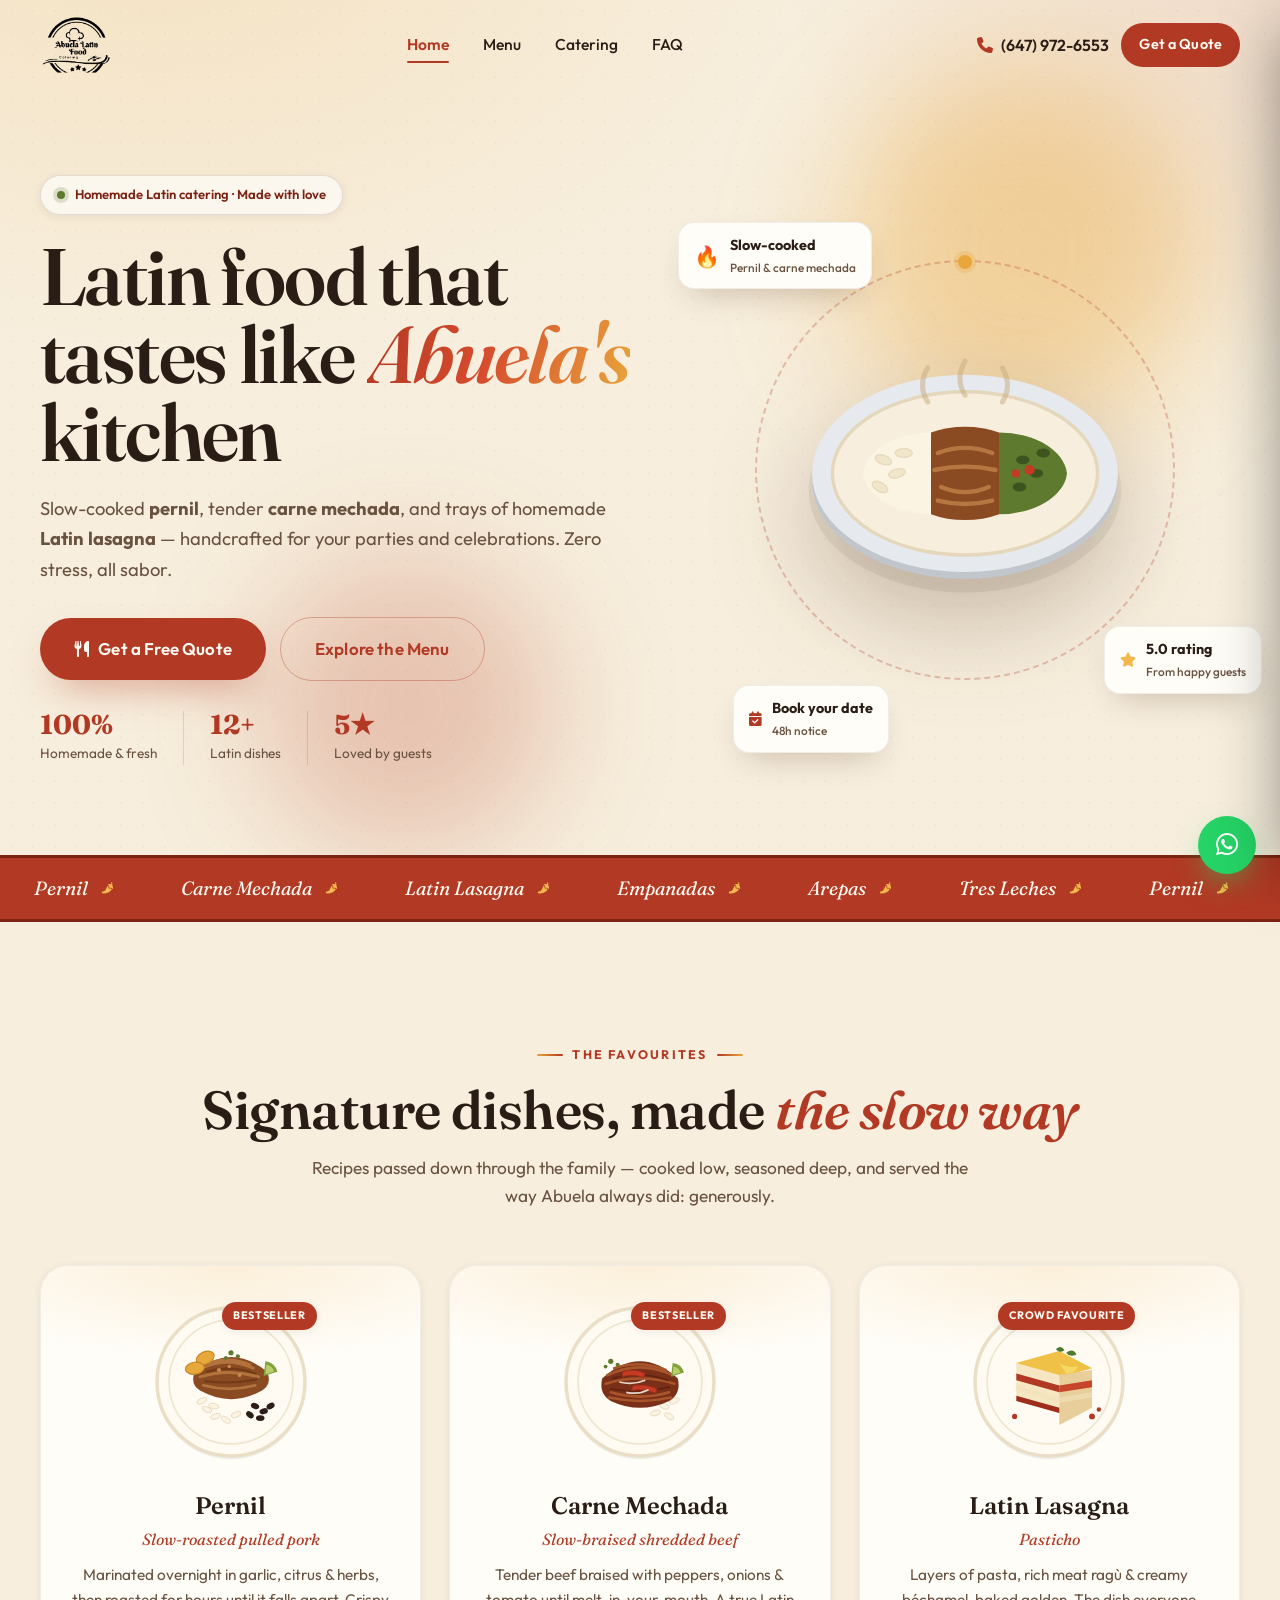
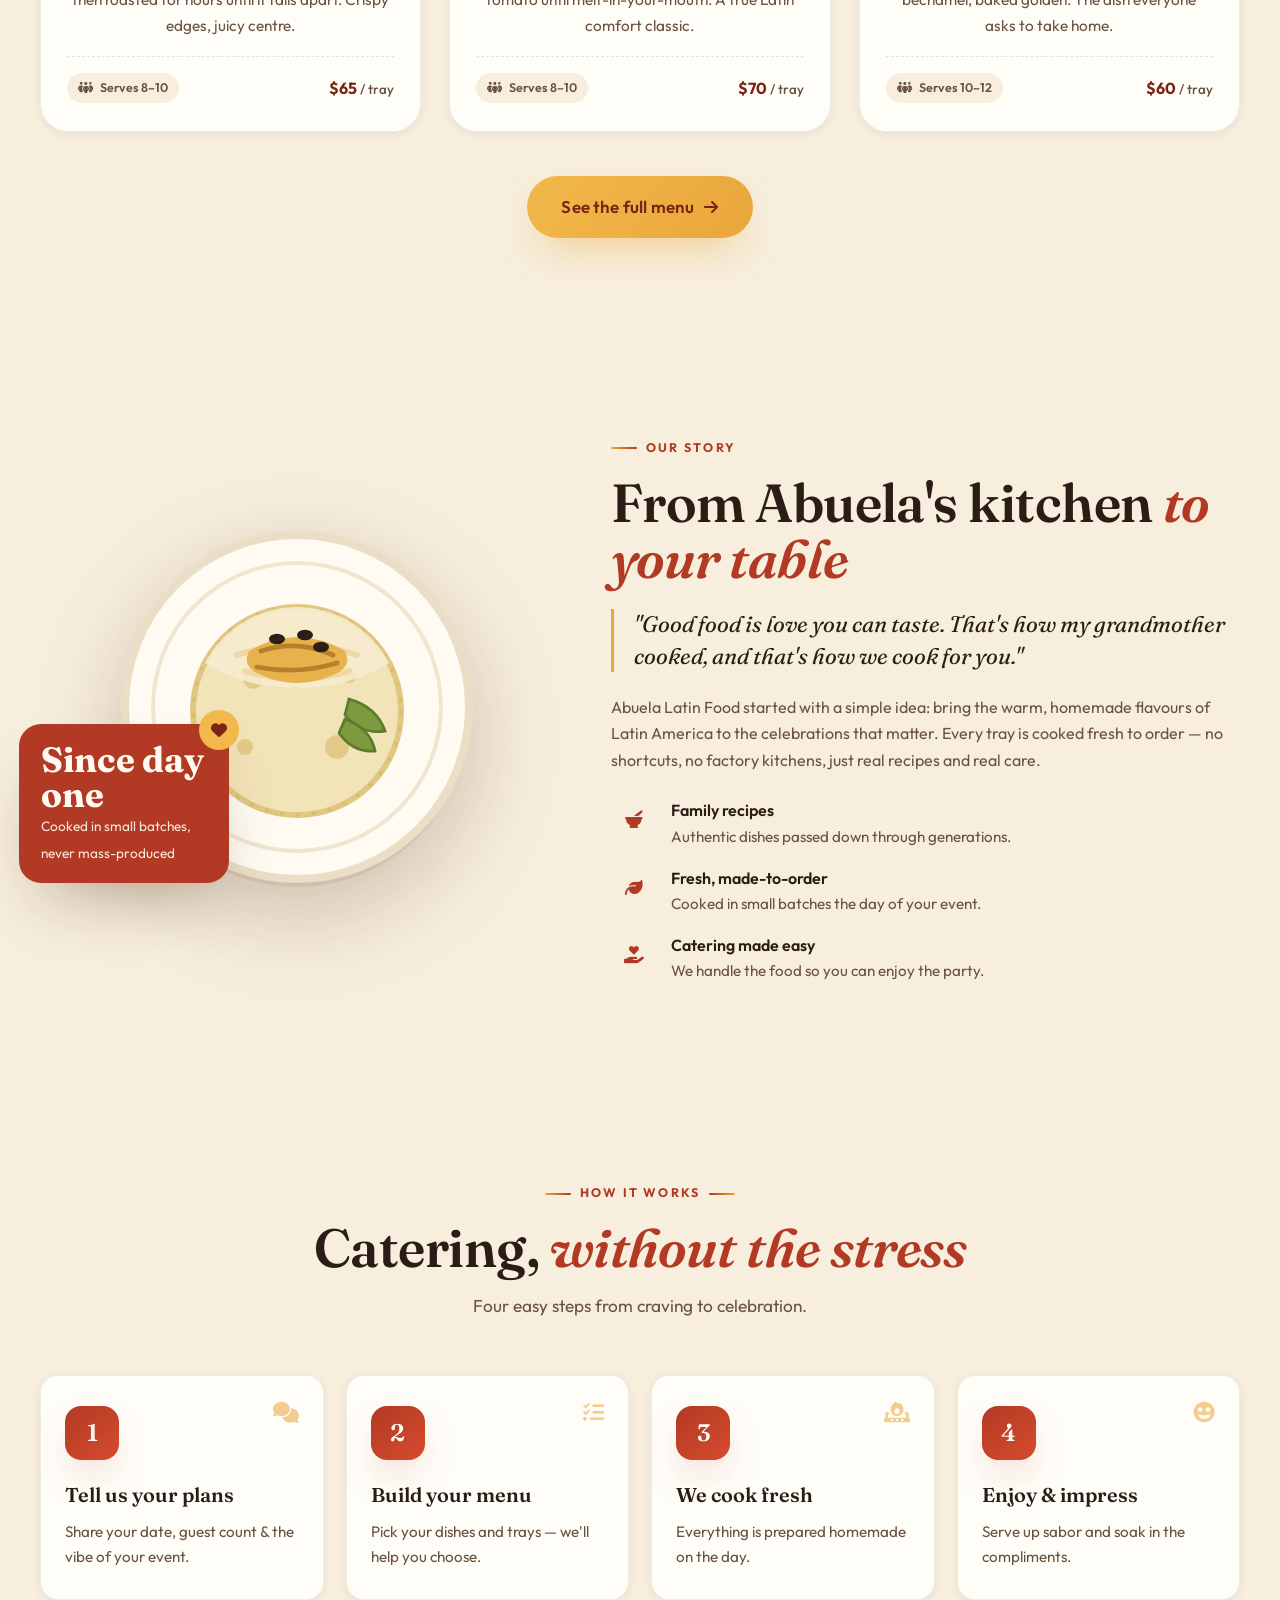
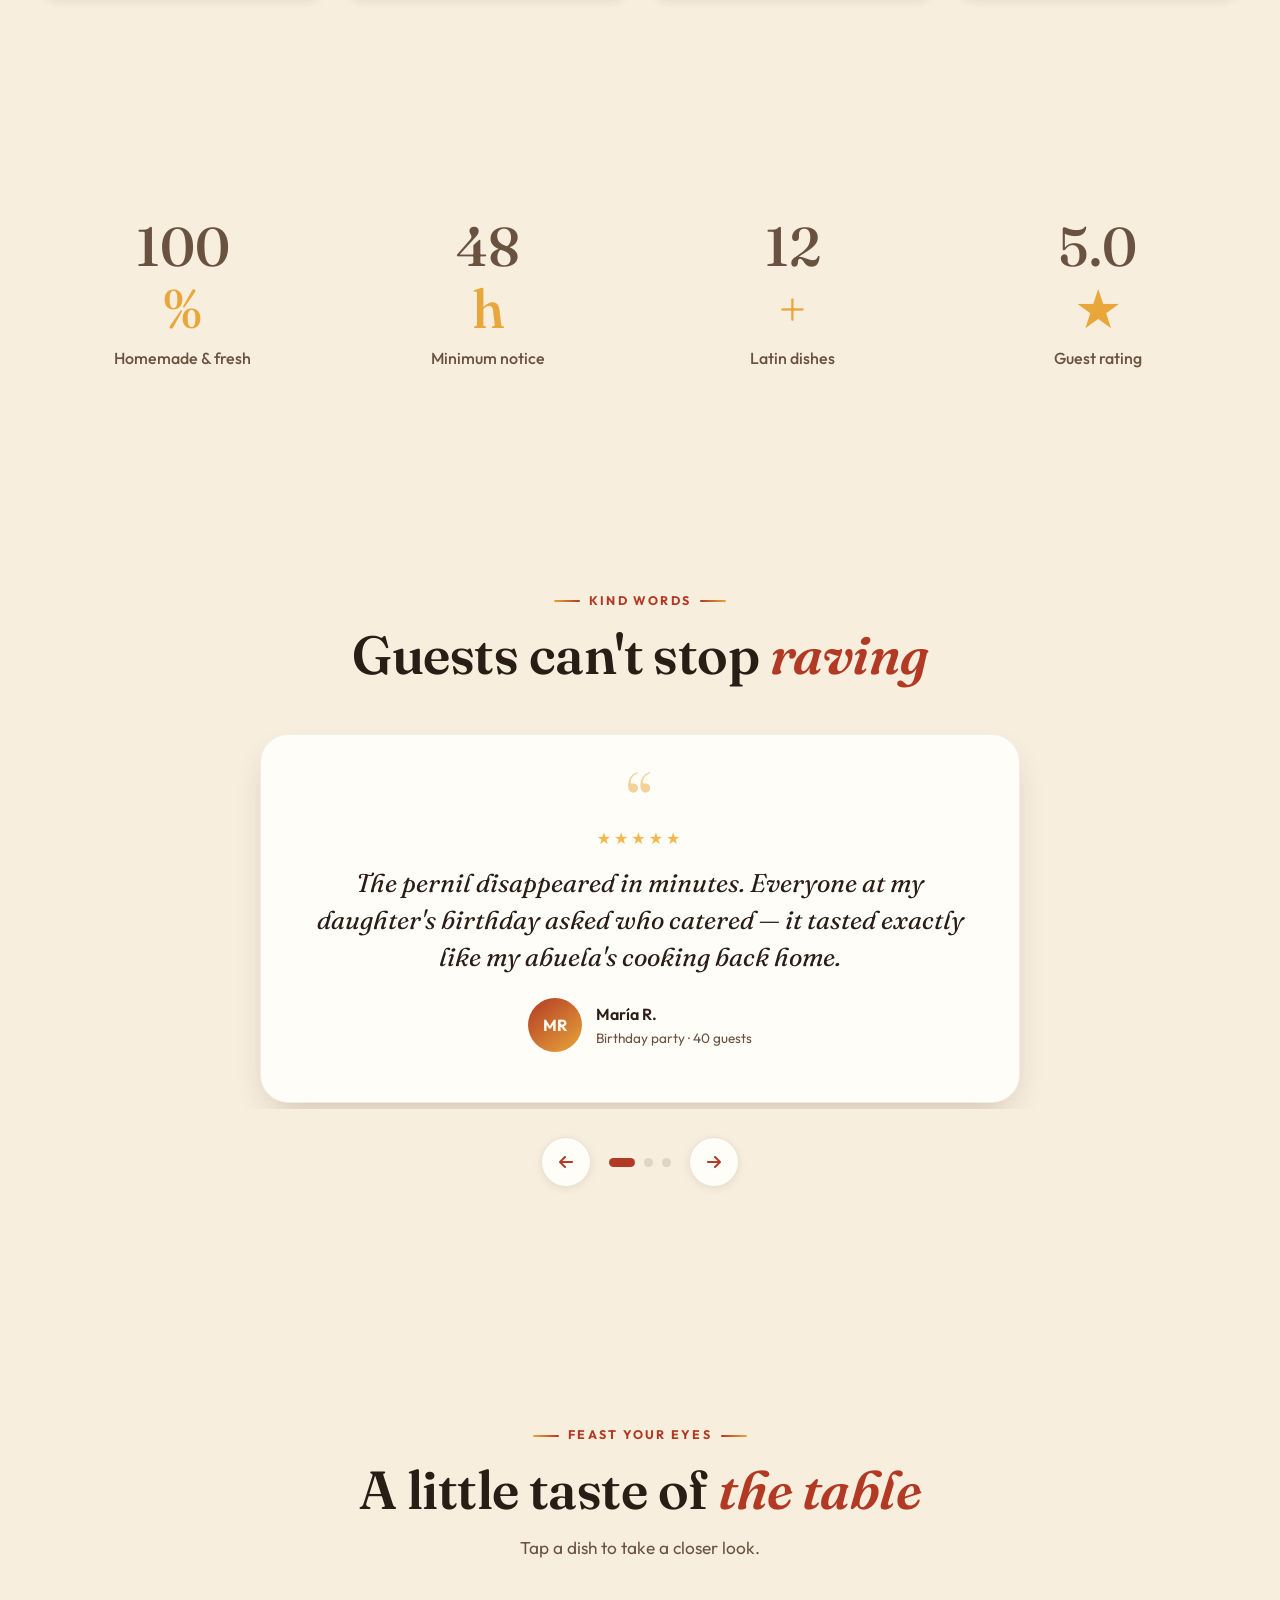
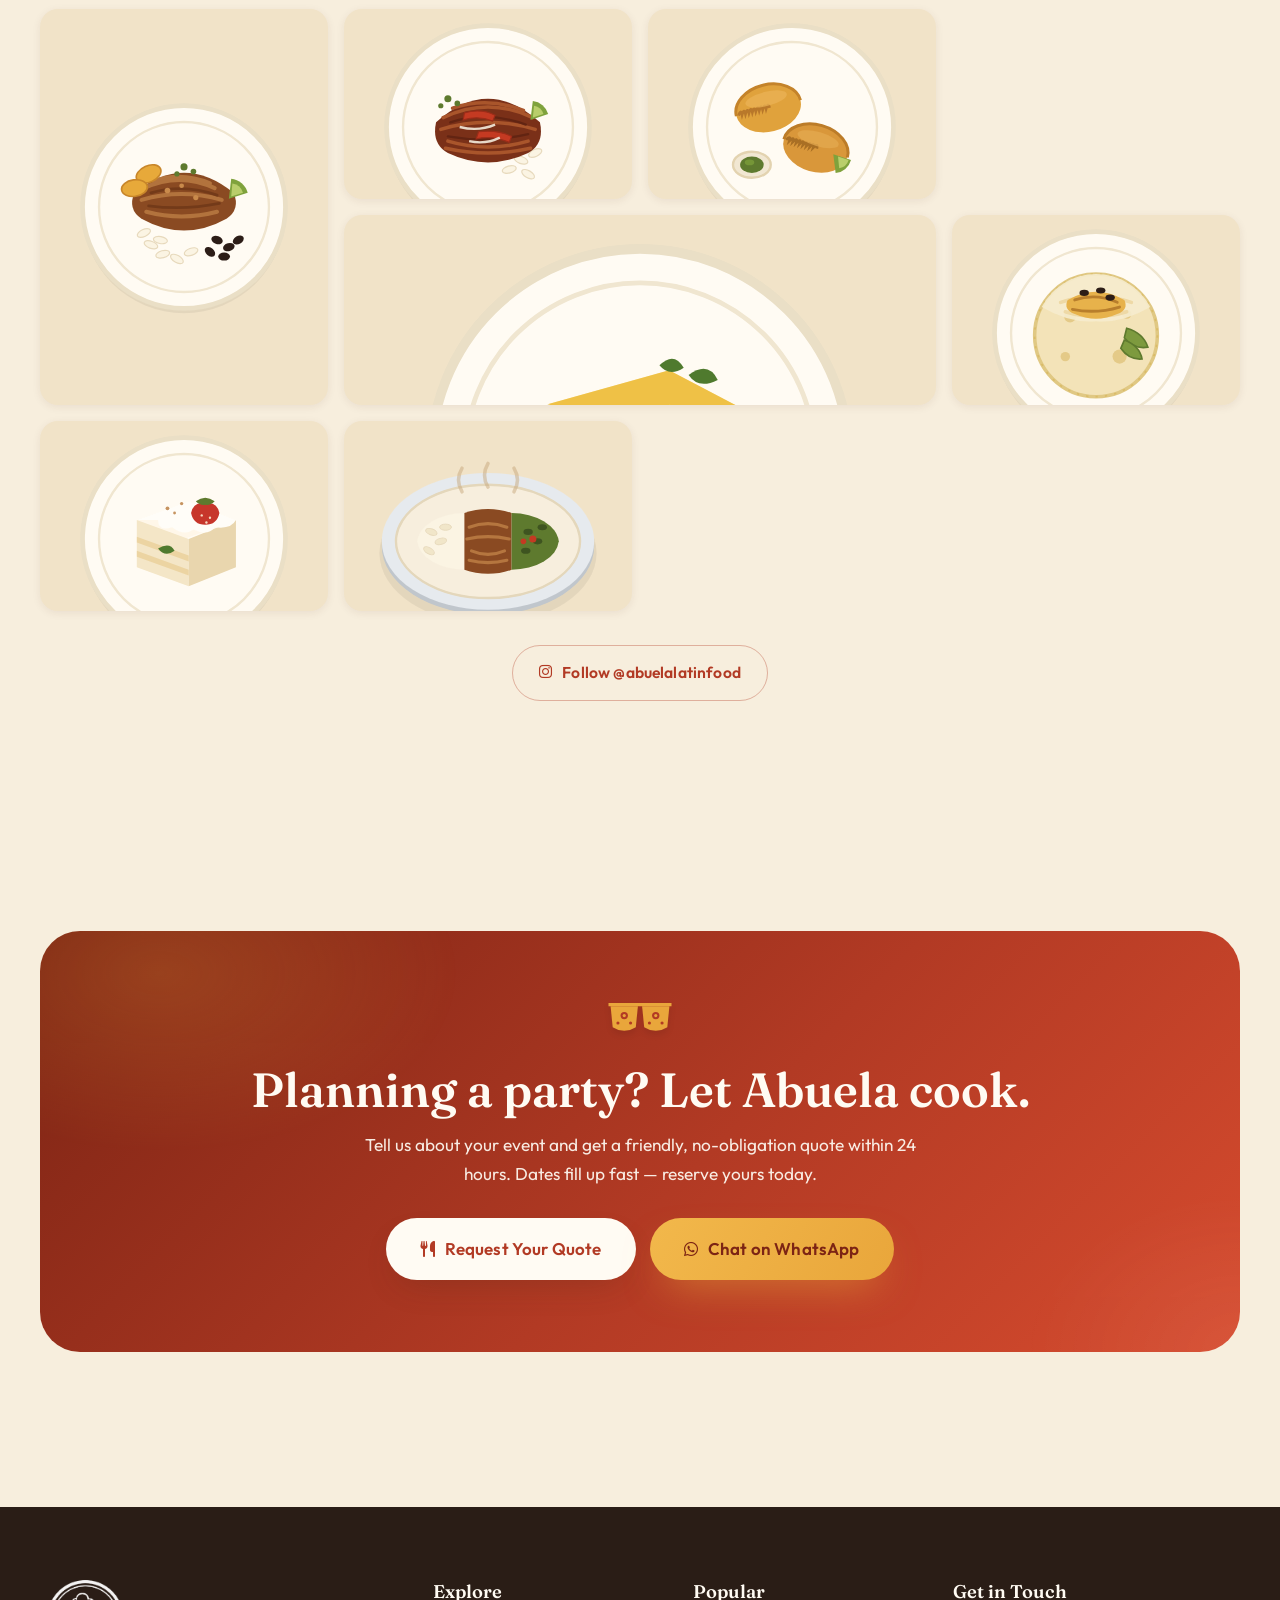
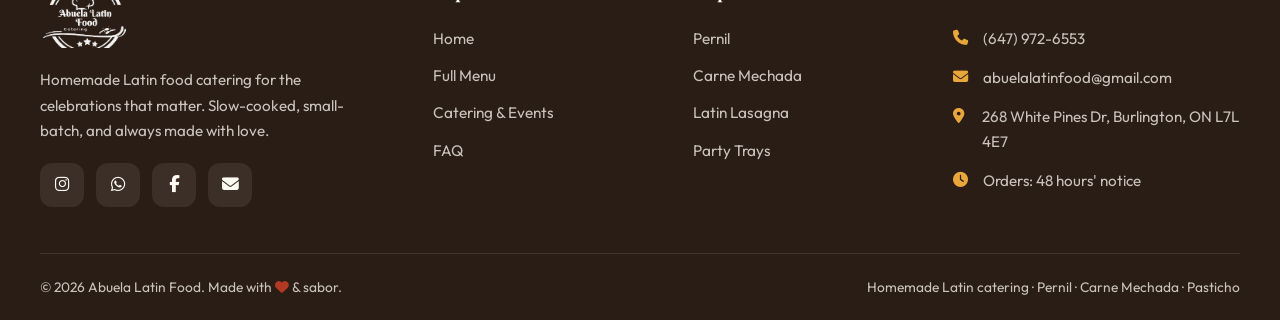
==== commit 35c70fcd: "Use real Instagram brand logo; apply real email - Replace SVG wordmark with the actual @abuelalatinf" ====
--- a/index.html
+++ b/index.html
@@ -31,7 +31,7 @@
     "servesCuisine": ["Latin American", "Venezuelan", "Caribbean"],
     "priceRange": "$$",
     "telephone": "+1-647-972-6553",
-    "email": "hello@abuelalatinfood.com",
+    "email": "abuelalatinfood@gmail.com",
     "address": {
       "@type": "PostalAddress",
       "streetAddress": "268 White Pines Dr",
@@ -51,7 +51,7 @@
   <header class="site-header" id="header">
     <div class="container nav">
       <a href="index.html" class="brand" aria-label="Abuela Latin Food home">
-        <img src="assets/logo.svg" alt="Abuela Latin Food" class="brand-logo" />
+        <img src="assets/logo-mark.png" alt="Abuela Latin Food" class="brand-logo" />
       </a>
       <nav class="nav-links" aria-label="Primary">
         <a href="index.html" class="active">Home</a>
@@ -71,7 +71,7 @@
   <div class="scrim" id="scrim"></div>
   <aside class="mobile-drawer" id="drawer" aria-label="Mobile menu">
     <div class="drawer-head">
-      <img src="assets/logo.svg" alt="Abuela Latin Food" style="height:46px" />
+      <img src="assets/logo-mark.png" alt="Abuela Latin Food" style="height:54px" />
       <button class="drawer-close" id="drawerClose" aria-label="Close menu"><i class="fa-solid fa-xmark"></i></button>
     </div>
     <nav>
@@ -86,7 +86,7 @@
     </div>
     <div class="drawer-contact">
       <a href="tel:+16479726553"><i class="fa-solid fa-phone"></i> (647) 972-6553</a>
-      <a href="mailto:hello@abuelalatinfood.com"><i class="fa-solid fa-envelope"></i> hello@abuelalatinfood.com</a>
+      <a href="mailto:abuelalatinfood@gmail.com"><i class="fa-solid fa-envelope"></i> abuelalatinfood@gmail.com</a>
       <a href="https://www.instagram.com/abuelalatinfood/" target="_blank" rel="noopener"><i class="fa-brands fa-instagram"></i> @abuelalatinfood</a>
     </div>
   </aside>
@@ -325,13 +325,13 @@
     <div class="container">
       <div class="footer-top">
         <div class="footer-brand">
-          <img src="assets/logo.svg" alt="Abuela Latin Food" class="logo-invert" />
+          <img src="assets/logo-mark.png" alt="Abuela Latin Food" class="logo-invert" />
           <p>Homemade Latin food catering for the celebrations that matter. Slow-cooked, small-batch, and always made with love.</p>
           <div class="footer-social">
             <a href="https://www.instagram.com/abuelalatinfood/" target="_blank" rel="noopener" aria-label="Instagram"><i class="fa-brands fa-instagram"></i></a>
             <a href="https://wa.me/16479726553" target="_blank" rel="noopener" aria-label="WhatsApp"><i class="fa-brands fa-whatsapp"></i></a>
-            <a href="https://www.facebook.com/" target="_blank" rel="noopener" aria-label="Facebook"><i class="fa-brands fa-facebook-f"></i></a>
-            <a href="mailto:hello@abuelalatinfood.com" aria-label="Email"><i class="fa-solid fa-envelope"></i></a>
+            <a href="https://www.facebook.com/abuelalatinfood" target="_blank" rel="noopener" aria-label="Facebook"><i class="fa-brands fa-facebook-f"></i></a>
+            <a href="mailto:abuelalatinfood@gmail.com" aria-label="Email"><i class="fa-solid fa-envelope"></i></a>
           </div>
         </div>
         <div>
@@ -356,7 +356,7 @@
           <h4>Get in Touch</h4>
           <div class="footer-contact">
             <a href="tel:+16479726553"><i class="fa-solid fa-phone"></i> (647) 972-6553</a>
-            <a href="mailto:hello@abuelalatinfood.com"><i class="fa-solid fa-envelope"></i> hello@abuelalatinfood.com</a>
+            <a href="mailto:abuelalatinfood@gmail.com"><i class="fa-solid fa-envelope"></i> abuelalatinfood@gmail.com</a>
             <span><i class="fa-solid fa-location-dot"></i> 268 White Pines Dr, Burlington, ON L7L 4E7</span>
             <span><i class="fa-solid fa-clock"></i> Orders: 48 hours' notice</span>
           </div>
--- a/css/styles.css
+++ b/css/styles.css
@@ -176,7 +176,8 @@
   gap: 20px; padding: 15px 0;
 }
 .brand { display: flex; align-items: center; gap: 12px; }
-.brand-logo { height: 52px; width: auto; transition: transform 0.4s var(--ease); }
+.brand-logo { height: 60px; width: auto; transition: transform 0.4s var(--ease); }
+.scrolled .brand-logo { height: 52px; }
 .brand:hover .brand-logo { transform: rotate(-3deg) scale(1.03); }
 
 .nav-links { display: flex; align-items: center; gap: 4px; }
@@ -529,7 +530,7 @@
 .footer-top { display: grid; grid-template-columns: 1.6fr 1fr 1fr 1.3fr; gap: 40px; padding-bottom: 46px; border-bottom: 1px solid rgba(255,255,255,0.1); }
 .footer h4 { color: var(--cream); font-family: var(--font-display); font-size: 1.15rem; margin-bottom: 18px; font-weight: 600; }
 .footer-brand p { margin-top: 16px; max-width: 34ch; font-size: 0.95rem; }
-.footer .logo-invert { filter: brightness(0) invert(1); opacity: 0.95; height: 56px; }
+.footer .logo-invert { filter: brightness(0) invert(1); opacity: 0.95; height: 74px; }
 .footer-links { display: grid; gap: 12px; }
 .footer-links a { font-size: 0.96rem; transition: color 0.25s, padding-left 0.25s; }
 .footer-links a:hover { color: var(--amber); padding-left: 5px; }
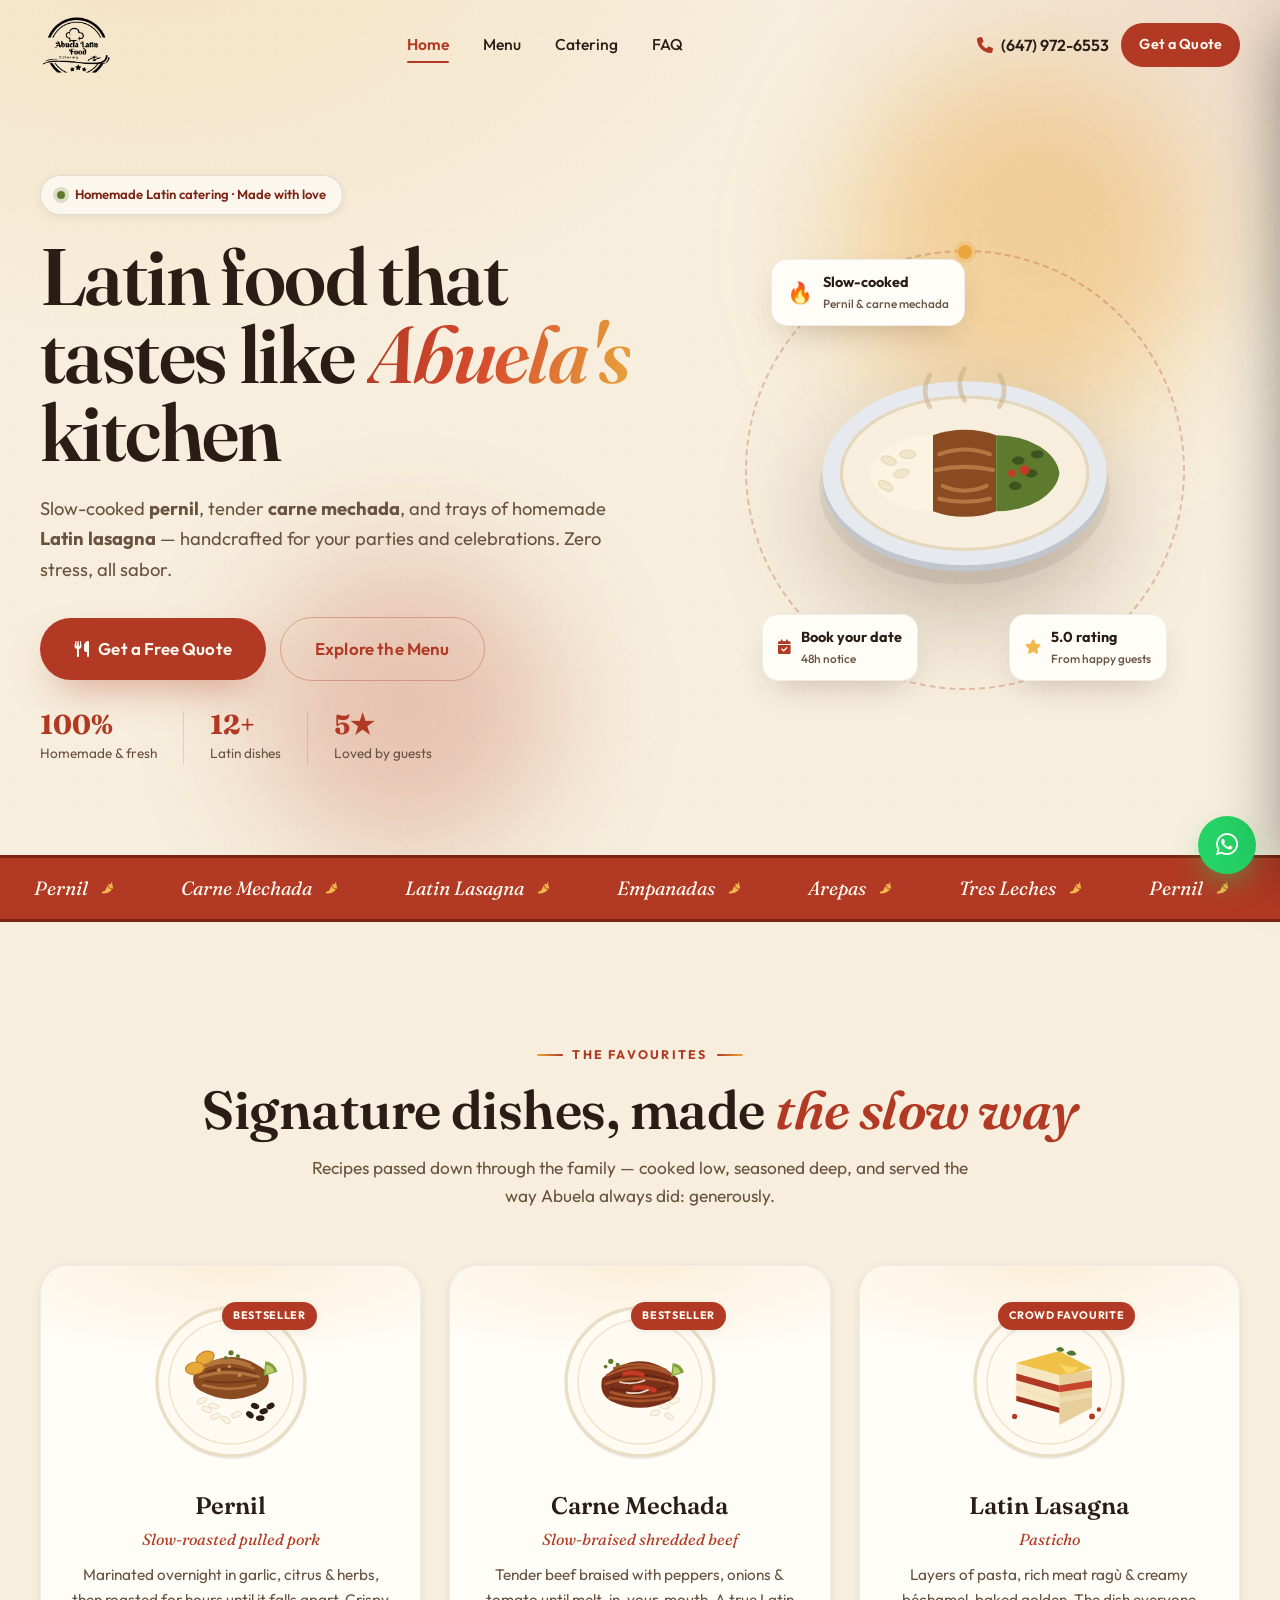
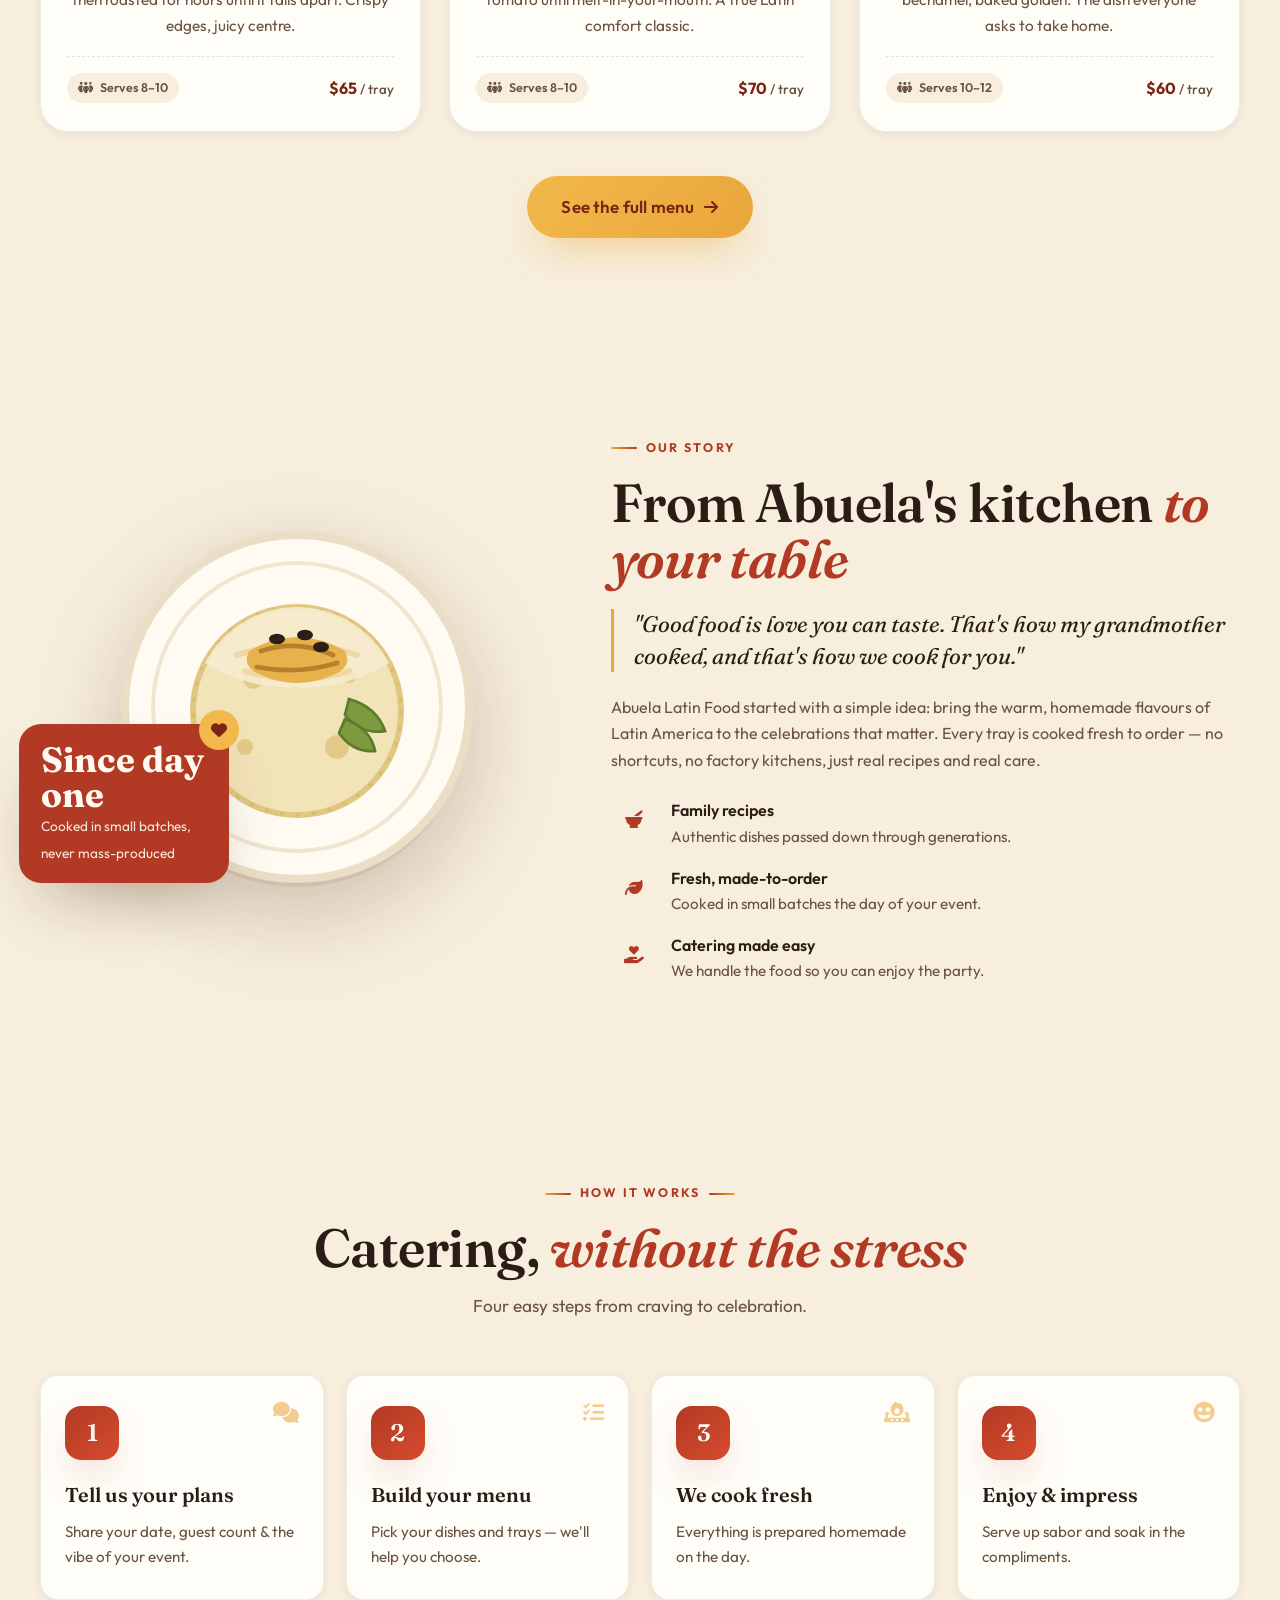
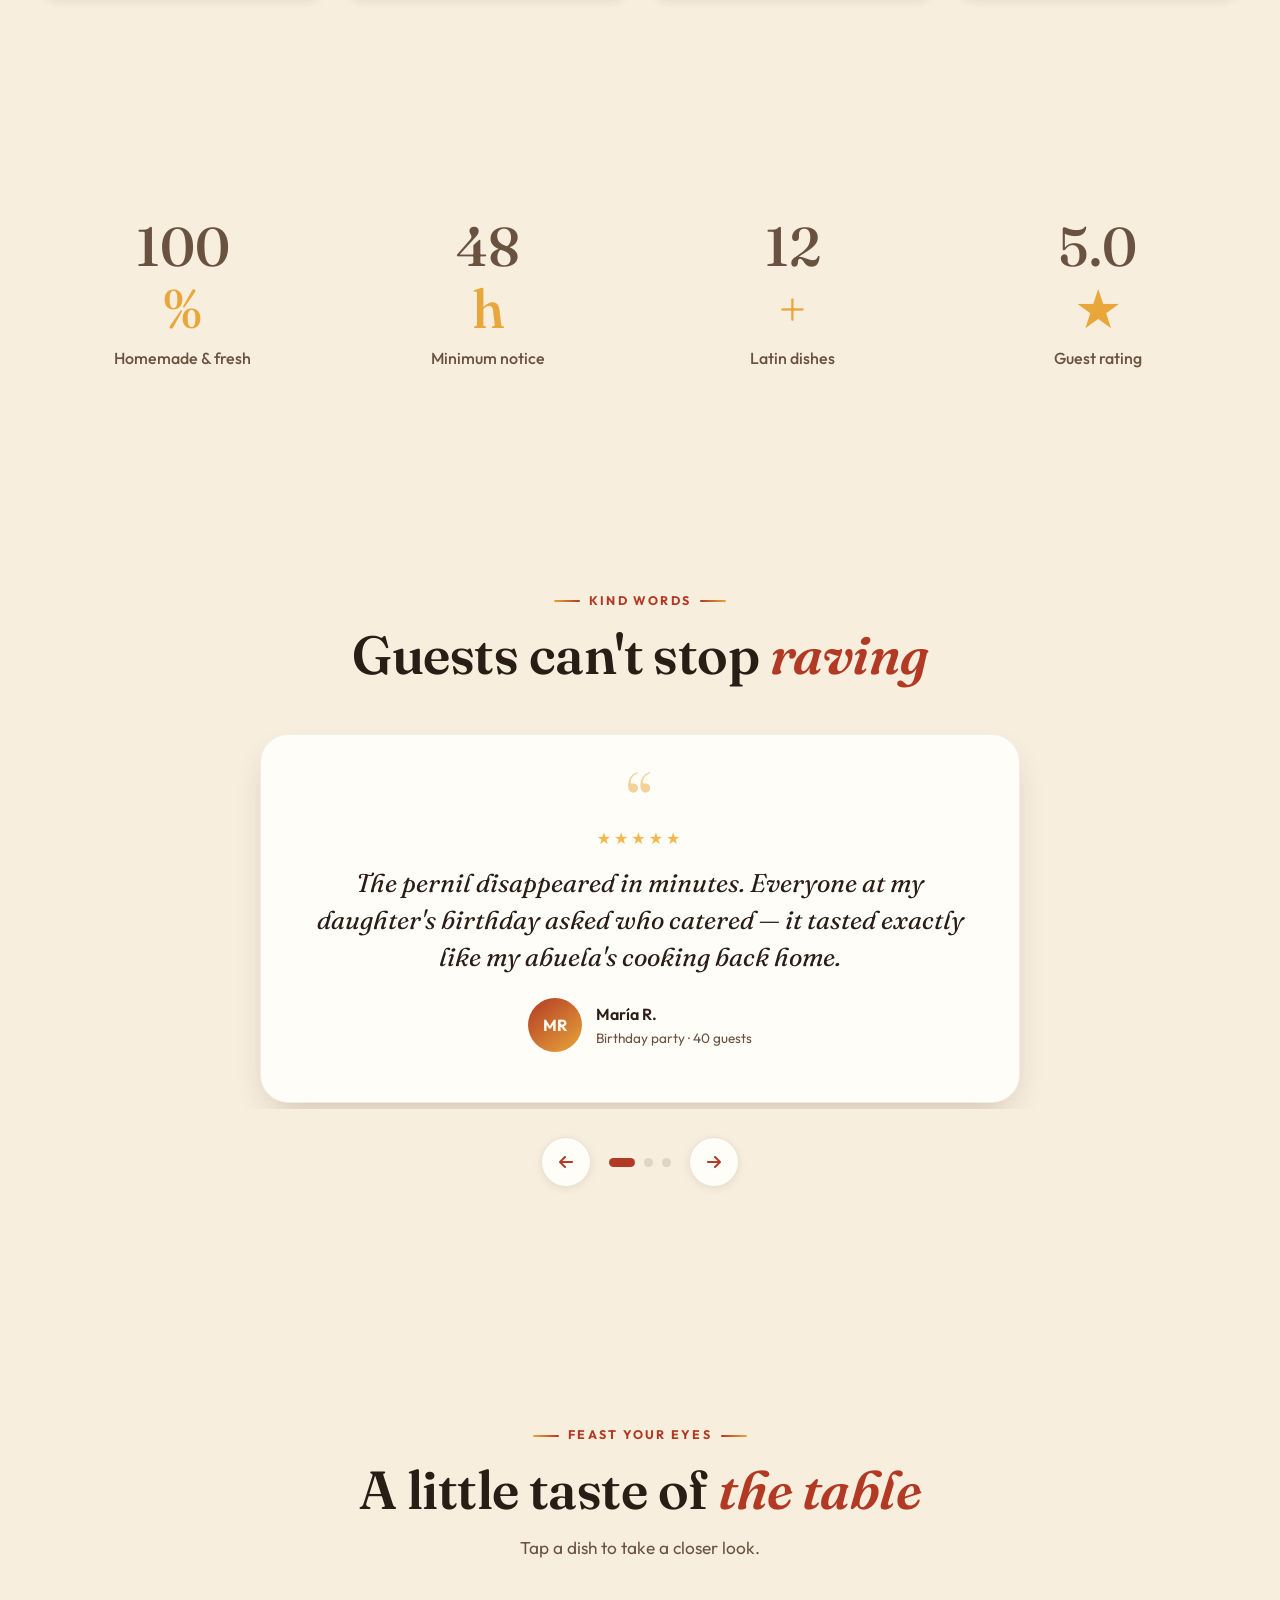
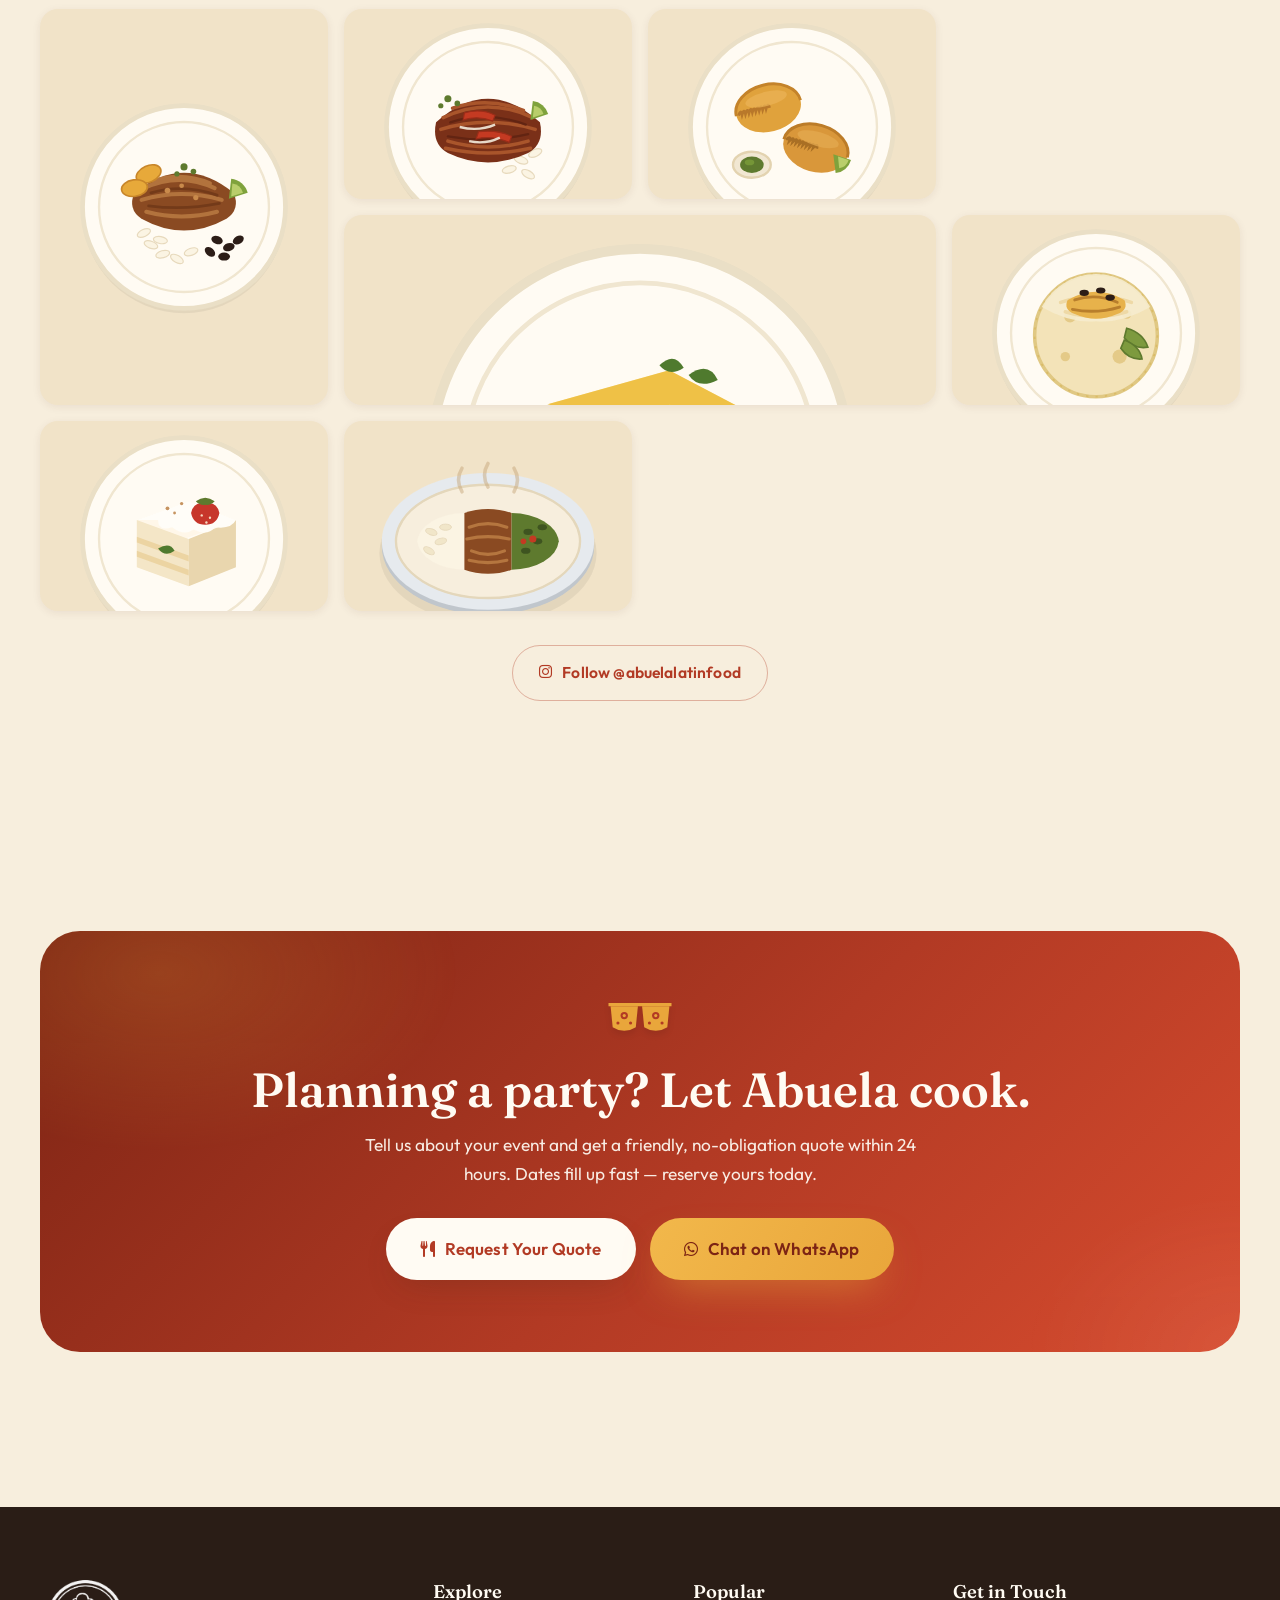
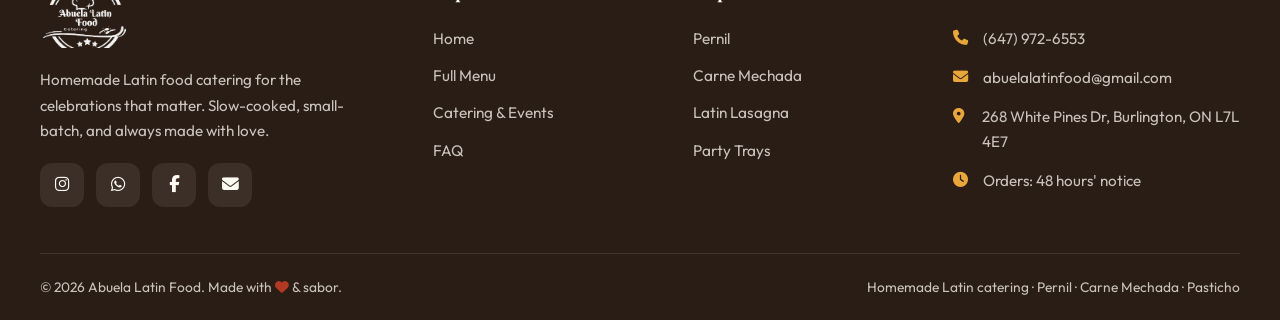
==== commit 6d1ee642: "Lock hero chips to a fixed square stage so they stay on the orbit Chips were positioned as percentag" ====
--- a/index.html
+++ b/index.html
@@ -113,11 +113,13 @@
         </div>
       </div>
       <div class="hero-visual" id="heroVisual">
-        <div class="hero-ring" data-float="6"></div>
-        <img src="assets/dishes/party-tray.svg" alt="Latin catering party tray" class="hero-plate" data-float="16" />
-        <div class="hero-chip c1" data-float="26"><span class="emoji">🔥</span><div><b>Slow-cooked</b><small>Pernil &amp; carne mechada</small></div></div>
-        <div class="hero-chip c2" data-float="34"><i class="fa-solid fa-star" style="color:var(--amber)"></i><div><b>5.0 rating</b><small>From happy guests</small></div></div>
-        <div class="hero-chip c3" data-float="20"><i class="fa-solid fa-calendar-check"></i><div><b>Book your date</b><small>48h notice</small></div></div>
+        <div class="hero-stage">
+          <div class="hero-ring" data-float="6"></div>
+          <img src="assets/dishes/party-tray.svg" alt="Latin catering party tray" class="hero-plate" data-float="16" />
+          <div class="hero-chip c1" data-float="26"><span class="emoji">🔥</span><div><b>Slow-cooked</b><small>Pernil &amp; carne mechada</small></div></div>
+          <div class="hero-chip c2" data-float="34"><i class="fa-solid fa-star" style="color:var(--amber)"></i><div><b>5.0 rating</b><small>From happy guests</small></div></div>
+          <div class="hero-chip c3" data-float="20"><i class="fa-solid fa-calendar-check"></i><div><b>Book your date</b><small>48h notice</small></div></div>
+        </div>
       </div>
     </div>
   </section>
--- a/css/styles.css
+++ b/css/styles.css
@@ -271,16 +271,19 @@
 .hero-meta .divider { width: 1px; background: var(--line); }
 
 /* hero visual */
-.hero-visual { position: relative; height: 100%; min-height: 440px; }
+.hero-visual { position: relative; height: 100%; min-height: 440px; display: grid; place-items: center; }
+/* Fixed square stage — ring, plate and chips are all positioned relative to THIS,
+   so their alignment stays locked together at every viewport width. */
+.hero-stage { position: relative; width: min(440px, 100%); aspect-ratio: 1 / 1; }
 .hero-plate {
-  position: absolute; width: 340px; max-width: 74%; left: 50%; top: 50%;
+  position: absolute; width: 72%; left: 50%; top: 50%;
   transform: translate(-50%, -50%);
   filter: drop-shadow(0 40px 50px rgba(74,40,20,0.28));
   animation: floatY 7s var(--ease) infinite;
 }
 @keyframes floatY { 0%,100% { transform: translate(-50%, -52%); } 50% { transform: translate(-50%, -46%); } }
 .hero-ring {
-  position: absolute; inset: 0; margin: auto; width: 420px; height: 420px; max-width: 92%;
+  position: absolute; inset: 0;
   border-radius: 50%; border: 2px dashed rgba(178,58,36,0.28);
   animation: spin 40s linear infinite;
 }
@@ -294,13 +297,15 @@
   position: absolute; display: flex; align-items: center; gap: 10px;
   background: var(--paper); padding: 11px 15px; border-radius: 16px;
   box-shadow: var(--shadow-md); border: 1px solid var(--line-2);
-  font-weight: 600; font-size: 0.9rem; animation: floatY 6s var(--ease) infinite;
-}
+  font-weight: 600; font-size: 0.9rem; animation: floatChip 6s var(--ease) infinite;
+}
+@keyframes floatChip { 0%, 100% { transform: translateY(0); } 50% { transform: translateY(-9px); } }
 .hero-chip i { color: var(--brick); }
 .hero-chip small { display: block; font-weight: 500; font-size: 0.74rem; color: var(--ink-soft); }
-.hero-chip.c1 { top: 8%; left: -2%; animation-delay: 0.5s; }
-.hero-chip.c2 { bottom: 12%; right: -4%; animation-delay: 1.4s; }
-.hero-chip.c3 { bottom: 2%; left: 8%; animation-delay: 2.1s; }
+/* Balanced triangle straddling the orbit: one at top, two symmetric at the bottom. */
+.hero-chip.c1 { top: 2%; left: 6%; animation-delay: 0.5s; }
+.hero-chip.c2 { bottom: 2%; right: 4%; animation-delay: 1.4s; }
+.hero-chip.c3 { bottom: 2%; left: 4%; animation-delay: 2.1s; }
 .hero-chip .emoji { font-size: 1.3rem; }
 
 .hero-glow { position: absolute; border-radius: 50%; filter: blur(60px); z-index: -1; }
